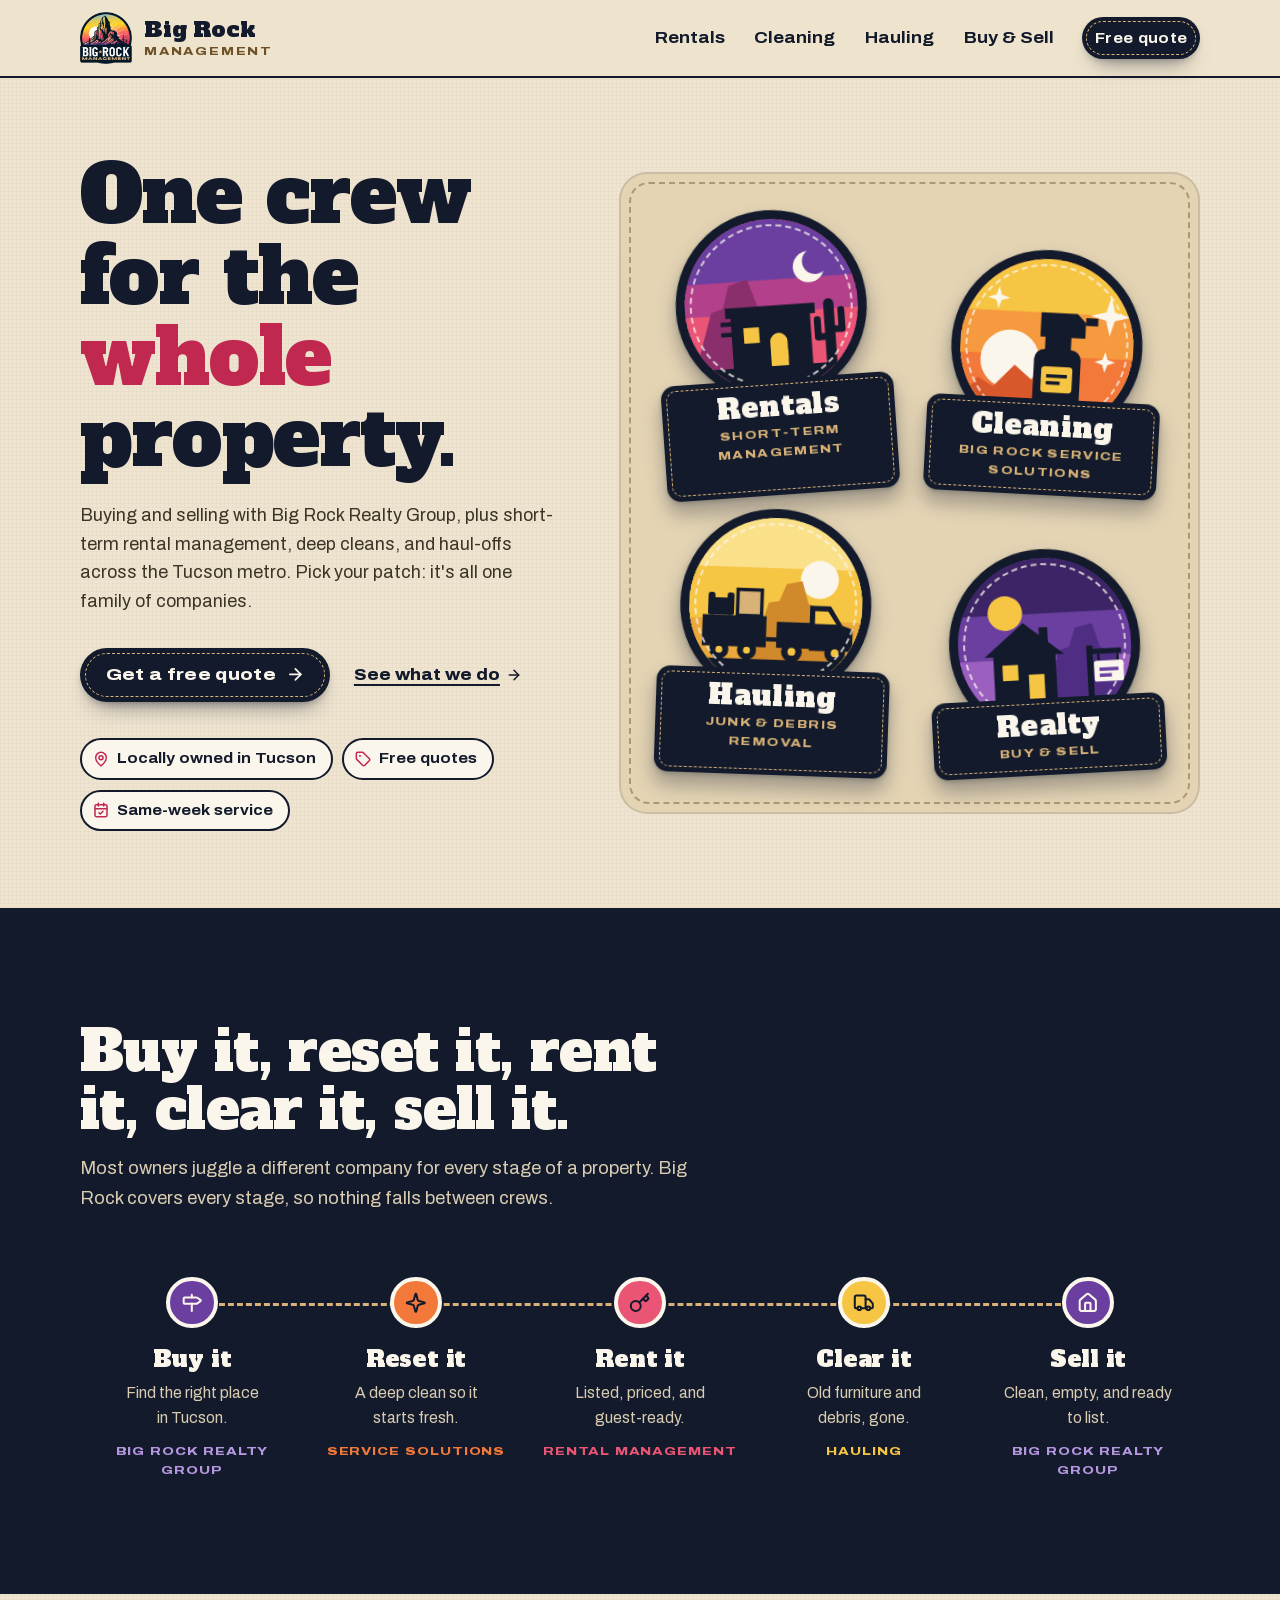
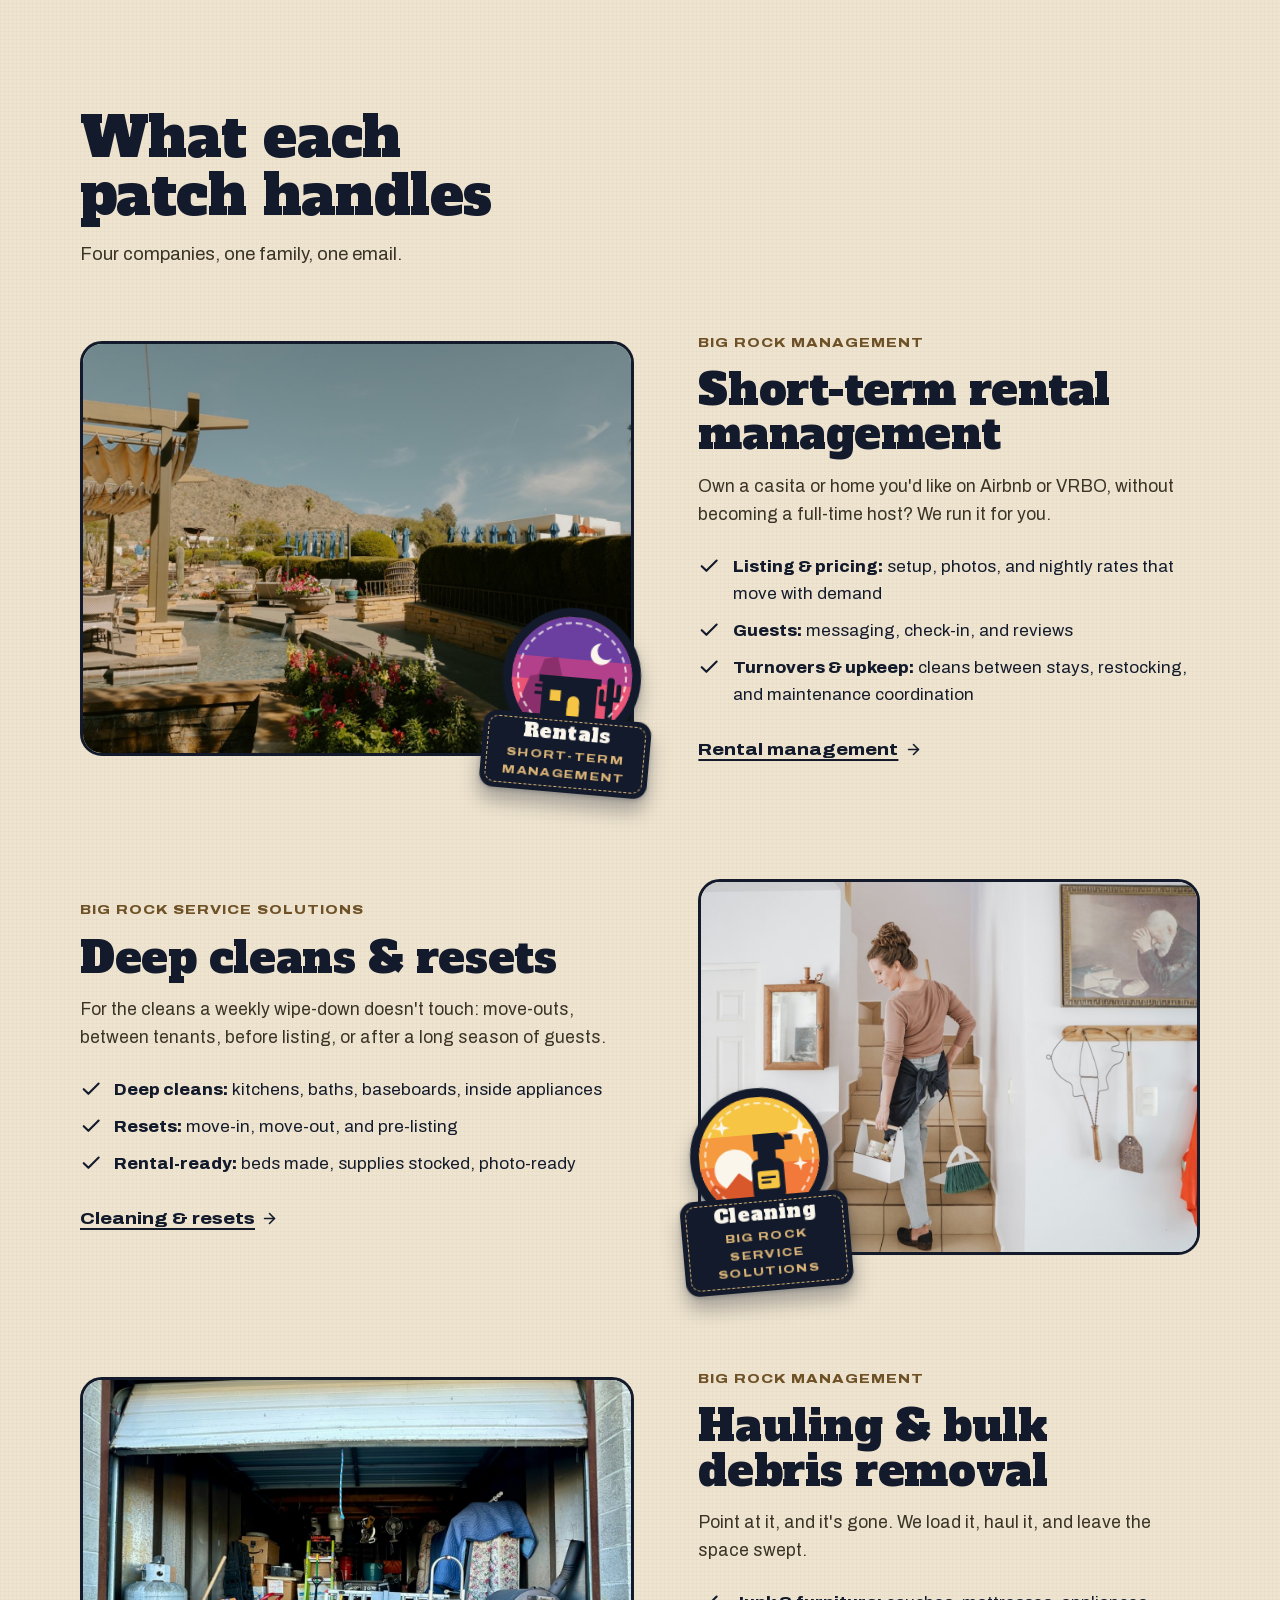
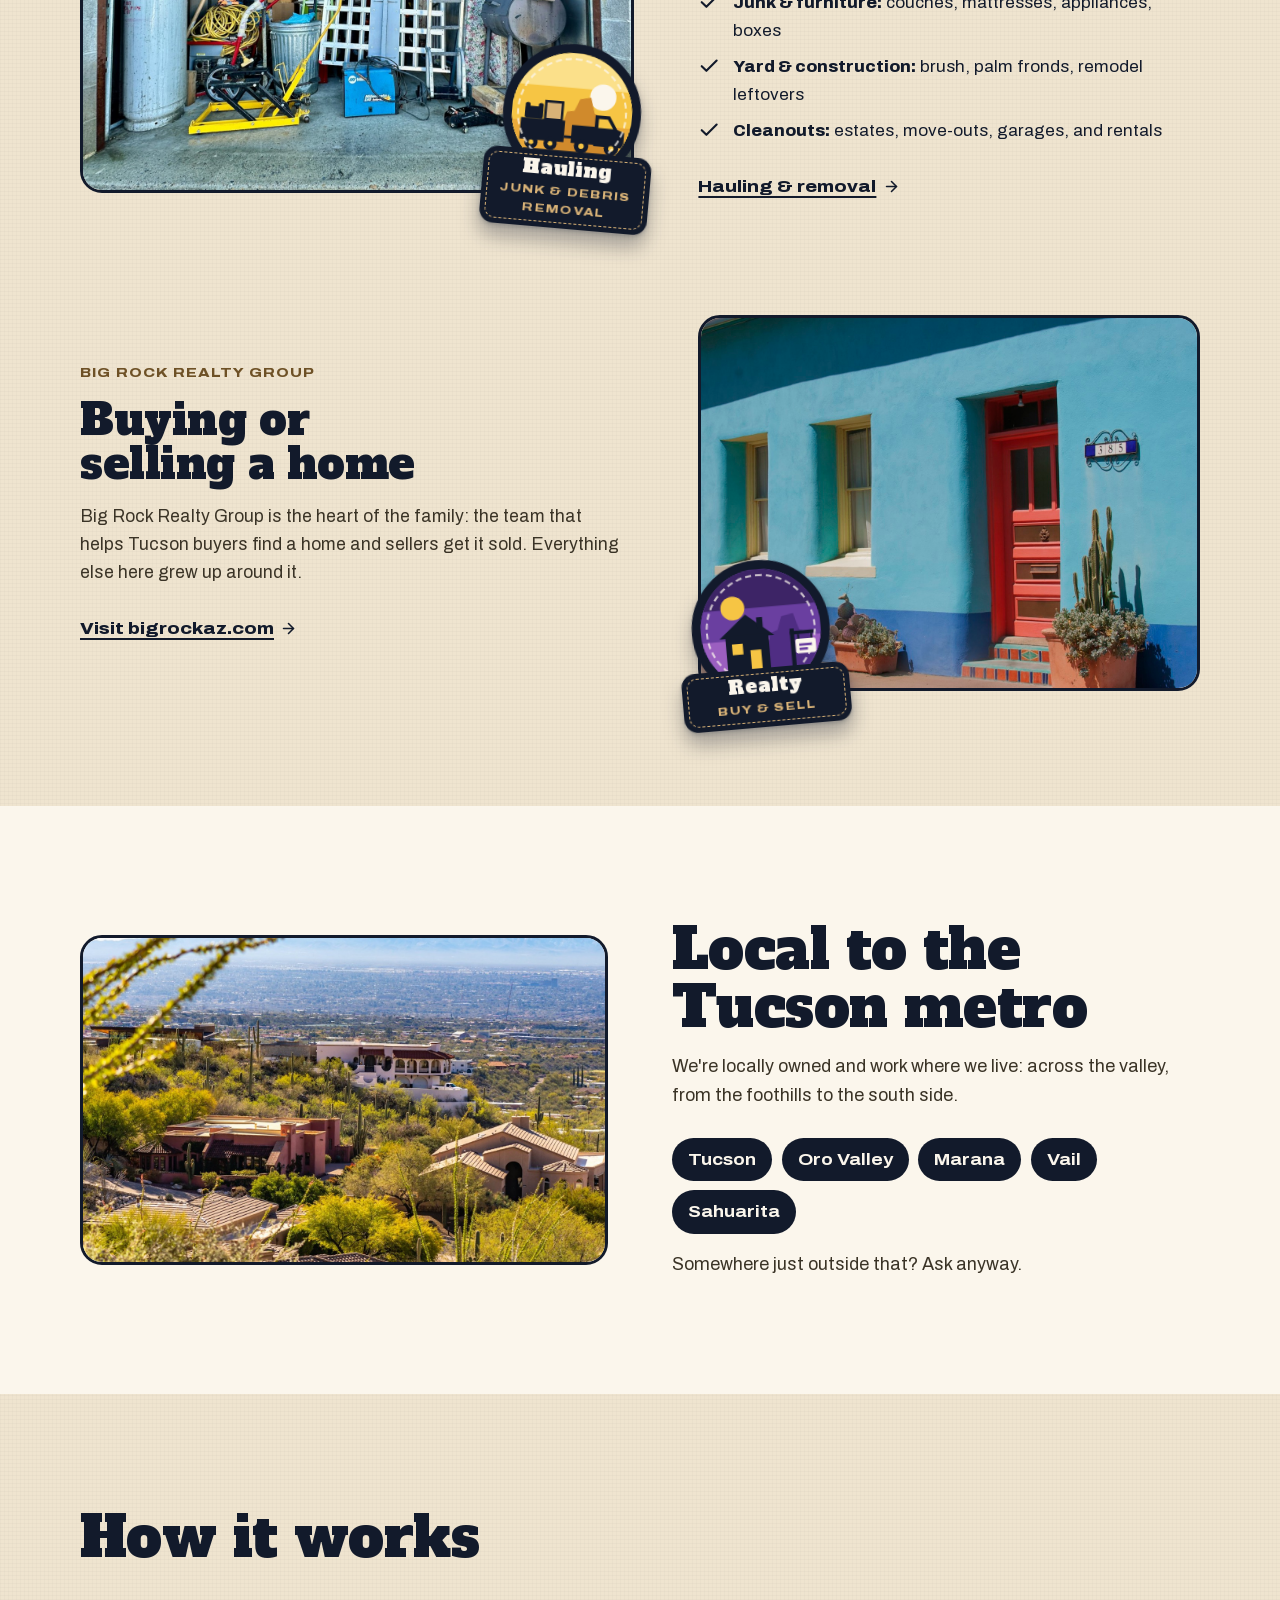
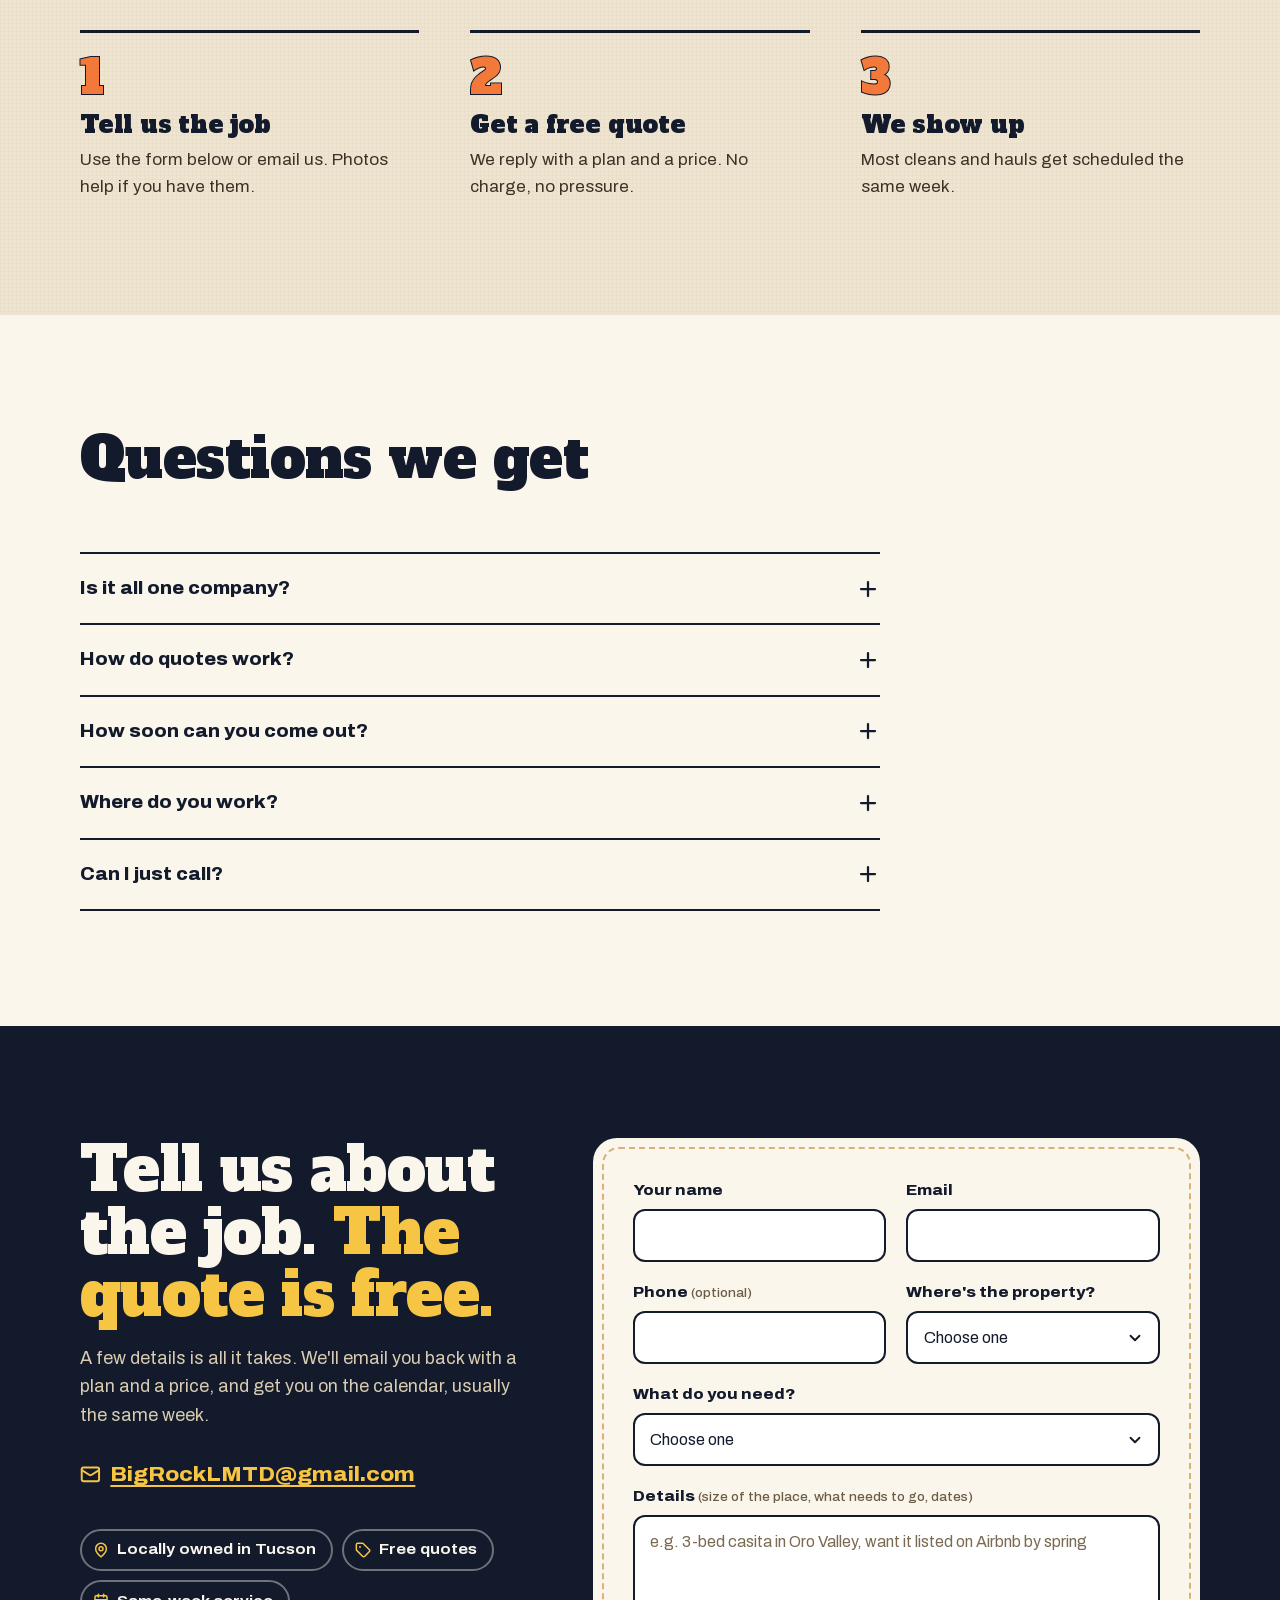
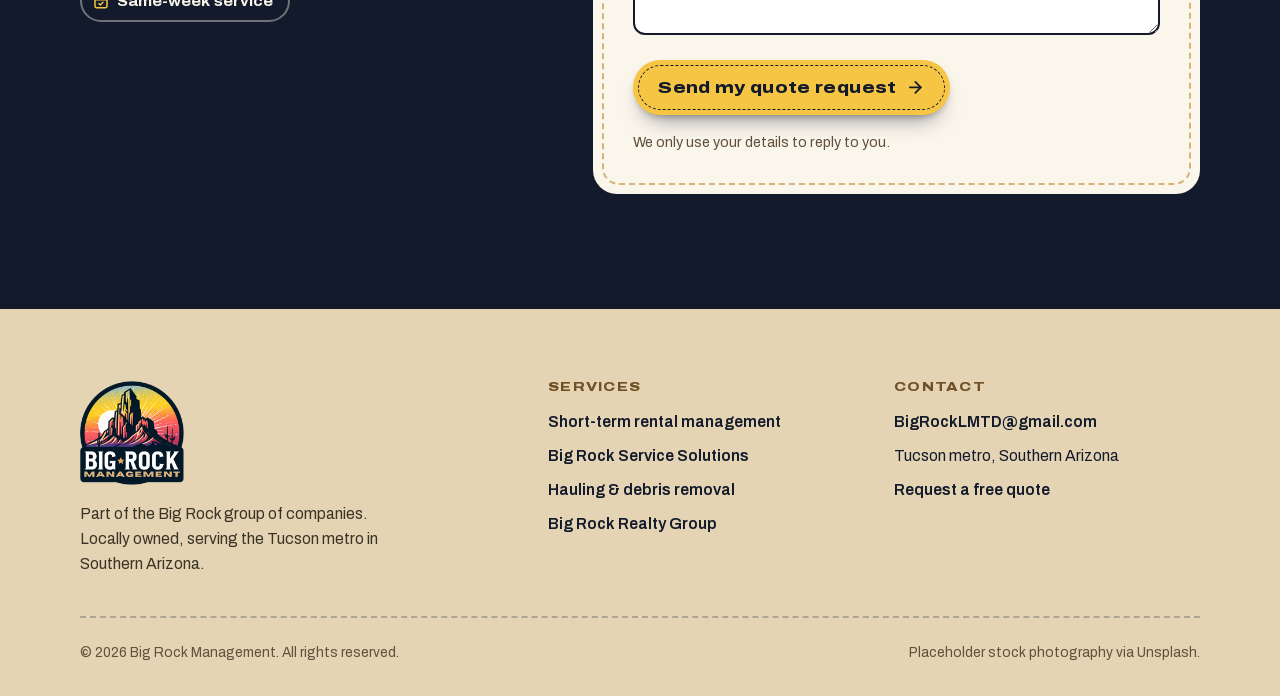
==== index.html @ 666e8425 "Big Rock Management website: patch collection design Home, rentals, cleaning (Big Rock Service Solut" ====
<!doctype html>
<html lang="en">
<head>
<meta charset="utf-8">
<meta name="viewport" content="width=device-width, initial-scale=1">

<title>Big Rock Management | Rentals, Cleaning & Hauling in Tucson</title>
<meta name="description" content="Short-term rental management, deep cleans and resets, and junk and debris hauling across the Tucson metro. Locally owned. Free quotes.">
<link rel="canonical" href="https://bigrockmanagement.com/">
<meta name="theme-color" content="#efe4cf">
<meta property="og:type" content="website">
<meta property="og:title" content="Big Rock Management | Rentals, Cleaning & Hauling in Tucson">
<meta property="og:description" content="Short-term rental management, deep cleans and resets, and junk and debris hauling across the Tucson metro. Locally owned. Free quotes.">
<meta property="og:url" content="https://bigrockmanagement.com/">
<meta property="og:image" content="https://bigrockmanagement.com/assets/img/og-image.jpg">
<meta name="twitter:card" content="summary_large_image">
<link rel="icon" type="image/png" href="assets/img/favicon-96.png">
<link rel="apple-touch-icon" href="assets/img/logo-180.png">
<link rel="preload" href="assets/fonts/AlfaSlabOne-400-normal.woff2" as="font" type="font/woff2" crossorigin>
<link rel="preload" href="assets/fonts/Archivo-var.woff2" as="font" type="font/woff2" crossorigin>
<link rel="stylesheet" href="styles.css">
<script type="application/ld+json">
{"@context":"https://schema.org","@type":"LocalBusiness","name":"Big Rock Management","url":"https://bigrockmanagement.com/","email":"BigRockLMTD@gmail.com","logo":"https://bigrockmanagement.com/assets/img/logo-640.png","image":"https://bigrockmanagement.com/assets/img/og-image.jpg","description":"Short-term rental management, deep cleaning, and hauling across the Tucson metro.","areaServed":["Tucson, AZ","Oro Valley, AZ","Marana, AZ","Vail, AZ","Sahuarita, AZ"],"address":{"@type":"PostalAddress","addressLocality":"Tucson","addressRegion":"AZ","addressCountry":"US"}}
</script>
</head>
<body class="page-home">
<a class="skip" href="#main">Skip to content</a>
<header class="site-header">
  <div class="wrap">
    <a class="brand" href="./" aria-label="Big Rock Management home">
      <img src="assets/img/logo-180.png" width="52" height="52" alt="">
      <span><b>Big Rock</b><small>Management</small></span>
    </a>
    <button class="nav-toggle" type="button" aria-expanded="false" aria-controls="site-nav" aria-label="Open menu"><svg viewBox="0 0 24 24" fill="none" stroke="currentColor" stroke-width="2.25" stroke-linecap="round" stroke-linejoin="round" aria-hidden="true"><path d="M4 6h16"/><path d="M4 12h16"/><path d="M4 18h16"/></svg></button>
    <nav class="nav" id="site-nav" aria-label="Main">
      <a href="rentals.html">Rentals</a><a href="cleaning.html">Cleaning</a><a href="hauling.html">Hauling</a><a href="realty.html">Buy &amp; Sell</a>
      <a class="btn btn--small" href="#quote">Free quote</a>
    </nav>
  </div>
</header>
<main id="main">
<section class="hero">
  <div class="wrap">
    <div class="hero__copy">
      <h1>One crew for the <em>whole</em> property.</h1>
      <p class="hero__lede">Buying and selling with Big Rock Realty Group, plus short-term rental management, deep cleans, and haul-offs across the Tucson metro. Pick your patch: it's all one family of companies.</p>
      <div class="hero__actions">
        <a class="btn" href="#quote">Get a free quote<svg viewBox="0 0 24 24" fill="none" stroke="currentColor" stroke-width="2.25" stroke-linecap="round" stroke-linejoin="round" aria-hidden="true"><path d="M5 12h14"/><path d="m12 5 7 7-7 7"/></svg></a>
        <a class="link-arrow" href="#services">See what we do<svg viewBox="0 0 24 24" fill="none" stroke="currentColor" stroke-width="2.25" stroke-linecap="round" stroke-linejoin="round" aria-hidden="true"><path d="M5 12h14"/><path d="m12 5 7 7-7 7"/></svg></a>
      </div>
      <ul class="tags" aria-label="Why Big Rock"><li><svg viewBox="0 0 24 24" fill="none" stroke="currentColor" stroke-width="2.25" stroke-linecap="round" stroke-linejoin="round" aria-hidden="true"><path d="M20 10c0 4.993-5.539 10.193-7.399 11.799a1 1 0 0 1-1.202 0C9.539 20.193 4 14.993 4 10a8 8 0 0 1 16 0"/><circle cx="12" cy="10" r="3"/></svg>Locally owned in Tucson</li><li><svg viewBox="0 0 24 24" fill="none" stroke="currentColor" stroke-width="2.25" stroke-linecap="round" stroke-linejoin="round" aria-hidden="true"><path d="M12.586 2.586A2 2 0 0 0 11.172 2H4a2 2 0 0 0-2 2v7.172a2 2 0 0 0 .586 1.414l8.704 8.704a2.426 2.426 0 0 0 3.42 0l6.58-6.58a2.426 2.426 0 0 0 0-3.42z"/><circle cx="7.5" cy="7.5" r=".5" fill="currentColor"/></svg>Free quotes</li><li><svg viewBox="0 0 24 24" fill="none" stroke="currentColor" stroke-width="2.25" stroke-linecap="round" stroke-linejoin="round" aria-hidden="true"><path d="M8 2v4"/><path d="M16 2v4"/><rect width="18" height="18" x="3" y="4" rx="2"/><path d="M3 10h18"/><path d="m9 16 2 2 4-4"/></svg>Same-week service</li></ul>
    </div>
    <nav class="board" aria-label="Big Rock companies">
      <a class="patch patch--rentals" href="rentals.html"><span class="patch__dome"><svg viewBox="0 0 200 200" aria-hidden="true"><use href="assets/patches.svg#scene-rentals"/></svg></span><span class="patch__bar"><span class="patch__name">Rentals</span><span class="patch__sub">Short-term management</span></span></a>
      <a class="patch patch--cleaning" href="cleaning.html"><span class="patch__dome"><svg viewBox="0 0 200 200" aria-hidden="true"><use href="assets/patches.svg#scene-cleaning"/></svg></span><span class="patch__bar"><span class="patch__name">Cleaning</span><span class="patch__sub">Big Rock Service Solutions</span></span></a>
      <a class="patch patch--hauling" href="hauling.html"><span class="patch__dome"><svg viewBox="0 0 200 200" aria-hidden="true"><use href="assets/patches.svg#scene-hauling"/></svg></span><span class="patch__bar"><span class="patch__name">Hauling</span><span class="patch__sub">Junk &amp; debris removal</span></span></a>
      <a class="patch patch--realty" href="realty.html"><span class="patch__dome"><svg viewBox="0 0 200 200" aria-hidden="true"><use href="assets/patches.svg#scene-realty"/></svg></span><span class="patch__bar"><span class="patch__name">Realty</span><span class="patch__sub">Buy &amp; sell</span></span></a>
    </nav>
  </div>
</section>

<section class="section section--ink" aria-labelledby="loop-title">
  <div class="wrap">
    <div class="section__intro">
      <h2 id="loop-title">Buy it, reset it, rent it, clear it, sell it.</h2>
      <p>Most owners juggle a different company for every stage of a property. Big Rock covers every stage, so nothing falls between crews.</p>
    </div>
    <ol class="loop">
      <li><span class="loop__dot"><svg viewBox="0 0 24 24" fill="none" stroke="currentColor" stroke-width="2.25" stroke-linecap="round" stroke-linejoin="round" aria-hidden="true"><path d="M12 13v8"/><path d="M12 3v3"/><path d="M4 6a1 1 0 0 0-1 1v5a1 1 0 0 0 1 1h13a2 2 0 0 0 1.152-.365l3.424-2.317a1 1 0 0 0 0-1.635l-3.424-2.318A2 2 0 0 0 17 6z"/></svg></span><h3>Buy it</h3><p>Find the right place in Tucson.</p><span class="who label">Big Rock Realty Group</span></li>
      <li><span class="loop__dot"><svg viewBox="0 0 24 24" fill="none" stroke="currentColor" stroke-width="2.25" stroke-linecap="round" stroke-linejoin="round" aria-hidden="true"><path d="M9.937 15.5A2 2 0 0 0 8.5 14.063l-6.135-1.582a.5.5 0 0 1 0-.962L8.5 9.936A2 2 0 0 0 9.937 8.5l1.582-6.135a.5.5 0 0 1 .963 0L14.063 8.5A2 2 0 0 0 15.5 9.937l6.135 1.581a.5.5 0 0 1 0 .964L15.5 14.063a2 2 0 0 0-1.437 1.437l-1.582 6.135a.5.5 0 0 1-.963 0z"/></svg></span><h3>Reset it</h3><p>A deep clean so it starts fresh.</p><span class="who label">Service Solutions</span></li>
      <li><span class="loop__dot"><svg viewBox="0 0 24 24" fill="none" stroke="currentColor" stroke-width="2.25" stroke-linecap="round" stroke-linejoin="round" aria-hidden="true"><path d="m15.5 7.5 2.3 2.3a1 1 0 0 0 1.4 0l2.1-2.1a1 1 0 0 0 0-1.4L19 4"/><path d="m21 2-9.6 9.6"/><circle cx="7.5" cy="15.5" r="5.5"/></svg></span><h3>Rent it</h3><p>Listed, priced, and guest-ready.</p><span class="who label">Rental management</span></li>
      <li><span class="loop__dot"><svg viewBox="0 0 24 24" fill="none" stroke="currentColor" stroke-width="2.25" stroke-linecap="round" stroke-linejoin="round" aria-hidden="true"><path d="M14 18V6a2 2 0 0 0-2-2H4a2 2 0 0 0-2 2v11a1 1 0 0 0 1 1h2"/><path d="M15 18H9"/><path d="M19 18h2a1 1 0 0 0 1-1v-3.65a1 1 0 0 0-.22-.624l-3.48-4.35A1 1 0 0 0 17.52 8H14"/><circle cx="17" cy="18" r="2"/><circle cx="7" cy="18" r="2"/></svg></span><h3>Clear it</h3><p>Old furniture and debris, gone.</p><span class="who label">Hauling</span></li>
      <li><span class="loop__dot"><svg viewBox="0 0 24 24" fill="none" stroke="currentColor" stroke-width="2.25" stroke-linecap="round" stroke-linejoin="round" aria-hidden="true"><path d="M15 21v-8a1 1 0 0 0-1-1h-4a1 1 0 0 0-1 1v8"/><path d="M3 10a2 2 0 0 1 .709-1.528l7-5.999a2 2 0 0 1 2.582 0l7 5.999A2 2 0 0 1 21 10v9a2 2 0 0 1-2 2H5a2 2 0 0 1-2-2z"/></svg></span><h3>Sell it</h3><p>Clean, empty, and ready to list.</p><span class="who label">Big Rock Realty Group</span></li>
    </ol>
  </div>
</section>

<section class="section" id="services" aria-labelledby="services-title">
  <div class="wrap">
    <div class="section__intro">
      <h2 id="services-title">What each patch handles</h2>
      <p>Four companies, one family, one email.</p>
    </div>

    <article class="service">
      <div class="service__media">
        <img src="assets/img/rentals-patio.jpg" width="1400" height="934" alt="Desert patio with shade sails, a water feature, and mountain views" loading="lazy">
        <div class="patch patch--rentals" aria-hidden="true"><span class="patch__dome"><svg viewBox="0 0 200 200" aria-hidden="true"><use href="assets/patches.svg#scene-rentals"/></svg></span><span class="patch__bar"><span class="patch__name">Rentals</span><span class="patch__sub">Short-term management</span></span></div>
      </div>
      <div class="service__body">
        <span class="service__brand label">Big Rock Management</span>
        <h3>Short-term rental management</h3>
        <p>Own a casita or home you'd like on Airbnb or VRBO, without becoming a full-time host? We run it for you.</p>
        <ul class="ticks"><li><svg viewBox="0 0 24 24" fill="none" stroke="currentColor" stroke-width="2.25" stroke-linecap="round" stroke-linejoin="round" aria-hidden="true"><path d="M20 6 9 17l-5-5"/></svg><span><b>Listing &amp; pricing:</b> setup, photos, and nightly rates that move with demand</span></li><li><svg viewBox="0 0 24 24" fill="none" stroke="currentColor" stroke-width="2.25" stroke-linecap="round" stroke-linejoin="round" aria-hidden="true"><path d="M20 6 9 17l-5-5"/></svg><span><b>Guests:</b> messaging, check-in, and reviews</span></li><li><svg viewBox="0 0 24 24" fill="none" stroke="currentColor" stroke-width="2.25" stroke-linecap="round" stroke-linejoin="round" aria-hidden="true"><path d="M20 6 9 17l-5-5"/></svg><span><b>Turnovers &amp; upkeep:</b> cleans between stays, restocking, and maintenance coordination</span></li></ul>
        <a class="link-arrow" href="rentals.html">Rental management<svg viewBox="0 0 24 24" fill="none" stroke="currentColor" stroke-width="2.25" stroke-linecap="round" stroke-linejoin="round" aria-hidden="true"><path d="M5 12h14"/><path d="m12 5 7 7-7 7"/></svg></a>
      </div>
    </article>

    <article class="service service--flip">
      <div class="service__media">
        <img src="assets/img/cleaning-caddy.jpg" width="1400" height="934" alt="Cleaner carrying a caddy and broom up a tiled staircase" loading="lazy">
        <div class="patch patch--cleaning" aria-hidden="true"><span class="patch__dome"><svg viewBox="0 0 200 200" aria-hidden="true"><use href="assets/patches.svg#scene-cleaning"/></svg></span><span class="patch__bar"><span class="patch__name">Cleaning</span><span class="patch__sub">Big Rock Service Solutions</span></span></div>
      </div>
      <div class="service__body">
        <span class="service__brand label">Big Rock Service Solutions</span>
        <h3>Deep cleans &amp; resets</h3>
        <p>For the cleans a weekly wipe-down doesn't touch: move-outs, between tenants, before listing, or after a long season of guests.</p>
        <ul class="ticks"><li><svg viewBox="0 0 24 24" fill="none" stroke="currentColor" stroke-width="2.25" stroke-linecap="round" stroke-linejoin="round" aria-hidden="true"><path d="M20 6 9 17l-5-5"/></svg><span><b>Deep cleans:</b> kitchens, baths, baseboards, inside appliances</span></li><li><svg viewBox="0 0 24 24" fill="none" stroke="currentColor" stroke-width="2.25" stroke-linecap="round" stroke-linejoin="round" aria-hidden="true"><path d="M20 6 9 17l-5-5"/></svg><span><b>Resets:</b> move-in, move-out, and pre-listing</span></li><li><svg viewBox="0 0 24 24" fill="none" stroke="currentColor" stroke-width="2.25" stroke-linecap="round" stroke-linejoin="round" aria-hidden="true"><path d="M20 6 9 17l-5-5"/></svg><span><b>Rental-ready:</b> beds made, supplies stocked, photo-ready</span></li></ul>
        <a class="link-arrow" href="cleaning.html">Cleaning &amp; resets<svg viewBox="0 0 24 24" fill="none" stroke="currentColor" stroke-width="2.25" stroke-linecap="round" stroke-linejoin="round" aria-hidden="true"><path d="M5 12h14"/><path d="m12 5 7 7-7 7"/></svg></a>
      </div>
    </article>

    <article class="service">
      <div class="service__media">
        <img src="assets/img/hauling-garage.jpg" width="1400" height="1010" alt="Garage packed with old equipment, tanks, and clutter" loading="lazy">
        <div class="patch patch--hauling" aria-hidden="true"><span class="patch__dome"><svg viewBox="0 0 200 200" aria-hidden="true"><use href="assets/patches.svg#scene-hauling"/></svg></span><span class="patch__bar"><span class="patch__name">Hauling</span><span class="patch__sub">Junk &amp; debris removal</span></span></div>
      </div>
      <div class="service__body">
        <span class="service__brand label">Big Rock Management</span>
        <h3>Hauling &amp; bulk debris removal</h3>
        <p>Point at it, and it's gone. We load it, haul it, and leave the space swept.</p>
        <ul class="ticks"><li><svg viewBox="0 0 24 24" fill="none" stroke="currentColor" stroke-width="2.25" stroke-linecap="round" stroke-linejoin="round" aria-hidden="true"><path d="M20 6 9 17l-5-5"/></svg><span><b>Junk &amp; furniture:</b> couches, mattresses, appliances, boxes</span></li><li><svg viewBox="0 0 24 24" fill="none" stroke="currentColor" stroke-width="2.25" stroke-linecap="round" stroke-linejoin="round" aria-hidden="true"><path d="M20 6 9 17l-5-5"/></svg><span><b>Yard &amp; construction:</b> brush, palm fronds, remodel leftovers</span></li><li><svg viewBox="0 0 24 24" fill="none" stroke="currentColor" stroke-width="2.25" stroke-linecap="round" stroke-linejoin="round" aria-hidden="true"><path d="M20 6 9 17l-5-5"/></svg><span><b>Cleanouts:</b> estates, move-outs, garages, and rentals</span></li></ul>
        <a class="link-arrow" href="hauling.html">Hauling &amp; removal<svg viewBox="0 0 24 24" fill="none" stroke="currentColor" stroke-width="2.25" stroke-linecap="round" stroke-linejoin="round" aria-hidden="true"><path d="M5 12h14"/><path d="m12 5 7 7-7 7"/></svg></a>
      </div>
    </article>

    <article class="service service--flip">
      <div class="service__media">
        <img src="assets/img/realty-door.jpg" width="1400" height="982" alt="Blue adobe-style home with a red door and potted cactus" loading="lazy">
        <div class="patch patch--realty" aria-hidden="true"><span class="patch__dome"><svg viewBox="0 0 200 200" aria-hidden="true"><use href="assets/patches.svg#scene-realty"/></svg></span><span class="patch__bar"><span class="patch__name">Realty</span><span class="patch__sub">Buy &amp; sell</span></span></div>
      </div>
      <div class="service__body">
        <span class="service__brand label">Big Rock Realty Group</span>
        <h3>Buying or selling a home</h3>
        <p>Big Rock Realty Group is the heart of the family: the team that helps Tucson buyers find a home and sellers get it sold. Everything else here grew up around it.</p>
        <a class="link-arrow" href="https://bigrockaz.com" target="_blank" rel="noopener">Visit bigrockaz.com<svg viewBox="0 0 24 24" fill="none" stroke="currentColor" stroke-width="2.25" stroke-linecap="round" stroke-linejoin="round" aria-hidden="true"><path d="M5 12h14"/><path d="m12 5 7 7-7 7"/></svg></a>
      </div>
    </article>
  </div>
</section>

<section class="section section--cream" aria-labelledby="area-title">
  <div class="wrap area">
    <img src="assets/img/tucson-view.jpg" width="1400" height="826" alt="Tucson foothills homes among saguaros, looking out over the city" loading="lazy">
    <div>
      <h2 id="area-title">Local to the Tucson metro</h2>
      <p>We're locally owned and work where we live: across the valley, from the foothills to the south side.</p>
      <ul class="towns"><li>Tucson</li><li>Oro Valley</li><li>Marana</li><li>Vail</li><li>Sahuarita</li></ul>
      <p>Somewhere just outside that? Ask anyway.</p>
    </div>
  </div>
</section>

<section class="section" aria-labelledby="how-title">
  <div class="wrap">
    <div class="section__intro"><h2 id="how-title">How it works</h2></div>
    <ol class="steps">
      <li><h3>Tell us the job</h3><p>Use the form below or email us. Photos help if you have them.</p></li>
      <li><h3>Get a free quote</h3><p>We reply with a plan and a price. No charge, no pressure.</p></li>
      <li><h3>We show up</h3><p>Most cleans and hauls get scheduled the same week.</p></li>
    </ol>
  </div>
</section>

<section class="section section--cream" aria-labelledby="faq-title">
  <div class="wrap">
    <div class="section__intro"><h2 id="faq-title">Questions we get</h2></div>
    <div class="faq"><details><summary>Is it all one company?<svg viewBox="0 0 24 24" fill="none" stroke="currentColor" stroke-width="2.25" stroke-linecap="round" stroke-linejoin="round" aria-hidden="true"><path d="M5 12h14"/><path d="M12 5v14"/></svg></summary><p>The Big Rock group is a family of companies. Buying and selling is Big Rock Realty Group (bigrockaz.com). Rental management and hauling are run by Big Rock Management. Cleaning runs as Big Rock Service Solutions.</p></details><details><summary>How do quotes work?<svg viewBox="0 0 24 24" fill="none" stroke="currentColor" stroke-width="2.25" stroke-linecap="round" stroke-linejoin="round" aria-hidden="true"><path d="M5 12h14"/><path d="M12 5v14"/></svg></summary><p>Tell us about the property and the job, and we'll email you a quote. It's free, and there's no obligation.</p></details><details><summary>How soon can you come out?<svg viewBox="0 0 24 24" fill="none" stroke="currentColor" stroke-width="2.25" stroke-linecap="round" stroke-linejoin="round" aria-hidden="true"><path d="M5 12h14"/><path d="M12 5v14"/></svg></summary><p>Most cleans and hauls are scheduled the same week you reach out.</p></details><details><summary>Where do you work?<svg viewBox="0 0 24 24" fill="none" stroke="currentColor" stroke-width="2.25" stroke-linecap="round" stroke-linejoin="round" aria-hidden="true"><path d="M5 12h14"/><path d="M12 5v14"/></svg></summary><p>Across the Tucson metro: Tucson, Oro Valley, Marana, Vail, and Sahuarita. If you're just outside that, ask.</p></details><details><summary>Can I just call?<svg viewBox="0 0 24 24" fill="none" stroke="currentColor" stroke-width="2.25" stroke-linecap="round" stroke-linejoin="round" aria-hidden="true"><path d="M5 12h14"/><path d="M12 5v14"/></svg></summary><p>We handle everything by email so nothing gets lost. Write to BigRockLMTD@gmail.com or use the quote form.</p></details></div>
  </div>
</section>
</main>
<section class="quote" id="quote" aria-labelledby="quote-title">
  <div class="wrap">
    <div class="quote__side">
      <h2 id="quote-title">Tell us about the job. <em>The quote is free.</em></h2>
      <p>A few details is all it takes. We'll email you back with a plan and a price, and get you on the calendar, usually the same week.</p>
      <a class="quote__email" href="mailto:BigRockLMTD@gmail.com"><svg viewBox="0 0 24 24" fill="none" stroke="currentColor" stroke-width="2.25" stroke-linecap="round" stroke-linejoin="round" aria-hidden="true"><rect width="20" height="16" x="2" y="4" rx="2"/><path d="m22 7-8.97 5.7a1.94 1.94 0 0 1-2.06 0L2 7"/></svg>BigRockLMTD@gmail.com</a>
      <ul class="tags" aria-label="Why Big Rock"><li><svg viewBox="0 0 24 24" fill="none" stroke="currentColor" stroke-width="2.25" stroke-linecap="round" stroke-linejoin="round" aria-hidden="true"><path d="M20 10c0 4.993-5.539 10.193-7.399 11.799a1 1 0 0 1-1.202 0C9.539 20.193 4 14.993 4 10a8 8 0 0 1 16 0"/><circle cx="12" cy="10" r="3"/></svg>Locally owned in Tucson</li><li><svg viewBox="0 0 24 24" fill="none" stroke="currentColor" stroke-width="2.25" stroke-linecap="round" stroke-linejoin="round" aria-hidden="true"><path d="M12.586 2.586A2 2 0 0 0 11.172 2H4a2 2 0 0 0-2 2v7.172a2 2 0 0 0 .586 1.414l8.704 8.704a2.426 2.426 0 0 0 3.42 0l6.58-6.58a2.426 2.426 0 0 0 0-3.42z"/><circle cx="7.5" cy="7.5" r=".5" fill="currentColor"/></svg>Free quotes</li><li><svg viewBox="0 0 24 24" fill="none" stroke="currentColor" stroke-width="2.25" stroke-linecap="round" stroke-linejoin="round" aria-hidden="true"><path d="M8 2v4"/><path d="M16 2v4"/><rect width="18" height="18" x="3" y="4" rx="2"/><path d="M3 10h18"/><path d="m9 16 2 2 4-4"/></svg>Same-week service</li></ul>
    </div>
    <form class="form" action="mailto:BigRockLMTD@gmail.com" method="POST" enctype="text/plain" novalidate>
      <div class="field">
        <label for="q-name">Your name</label>
        <input id="q-name" name="name" autocomplete="name" required>
        <span class="err">Please add your name.</span>
      </div>
      <div class="field">
        <label for="q-email">Email</label>
        <input id="q-email" name="email" type="email" autocomplete="email" required>
        <span class="err">Please add an email we can reply to.</span>
      </div>
      <div class="field">
        <label for="q-phone">Phone <small>(optional)</small></label>
        <input id="q-phone" name="phone" type="tel" autocomplete="tel">
      </div>
      <div class="field">
        <label for="q-area">Where's the property?</label>
        <select id="q-area" name="area" required><option value="" disabled selected>Choose one</option><option>Tucson</option><option>Oro Valley</option><option>Marana</option><option>Vail</option><option>Sahuarita</option><option>Somewhere else nearby</option></select>
        <span class="err">Please pick an area.</span>
      </div>
      <div class="field field--full">
        <label for="q-service">What do you need?</label>
        <select id="q-service" name="service" required><option value="" disabled selected>Choose one</option><option value="rentals">Short-term rental management</option><option value="cleaning">Deep clean or reset (Big Rock Service Solutions)</option><option value="hauling">Hauling &amp; debris removal</option><option value="realty">Buying or selling a home</option><option value="other">Not sure yet / more than one</option></select>
        <span class="err">Please pick a service.</span>
      </div>
      <div class="field field--full">
        <label for="q-details">Details <small>(size of the place, what needs to go, dates)</small></label>
        <textarea id="q-details" name="details" placeholder="e.g. 3-bed casita in Oro Valley, want it listed on Airbnb by spring"></textarea>
      </div>
      <div class="hp" aria-hidden="true"><label for="q-gotcha">Leave this empty</label><input id="q-gotcha" name="_gotcha" tabindex="-1" autocomplete="off"></div>
      <p class="form__status" role="status" tabindex="-1"></p>
      <div class="form__foot">
        <button class="btn btn--gold" type="submit"><span>Send my quote request</span><svg viewBox="0 0 24 24" fill="none" stroke="currentColor" stroke-width="2.25" stroke-linecap="round" stroke-linejoin="round" aria-hidden="true"><path d="M5 12h14"/><path d="m12 5 7 7-7 7"/></svg></button>
        <p class="form__note">We only use your details to reply to you.</p>
      </div>
    </form>
  </div>
</section>
<footer class="site-footer">
  <div class="wrap">
    <div class="footer__brand">
      <img src="assets/img/logo-180.png" width="104" height="104" alt="Big Rock Management logo" loading="lazy">
      <p>Part of the Big Rock group of companies. Locally owned, serving the Tucson metro in Southern Arizona.</p>
    </div>
    <div>
      <h2>Services</h2>
      <ul>
        <li><a href="rentals.html">Short-term rental management</a></li>
        <li><a href="cleaning.html">Big Rock Service Solutions</a></li>
        <li><a href="hauling.html">Hauling &amp; debris removal</a></li>
        <li><a href="https://bigrockaz.com" target="_blank" rel="noopener">Big Rock Realty Group</a></li>
      </ul>
    </div>
    <div>
      <h2>Contact</h2>
      <ul>
        <li><a href="mailto:BigRockLMTD@gmail.com">BigRockLMTD@gmail.com</a></li>
        <li>Tucson metro, Southern Arizona</li>
        <li><a href="#quote">Request a free quote</a></li>
      </ul>
    </div>
    <div class="footer__legal">
      <span>&copy; 2026 Big Rock Management. All rights reserved.</span>
      <span>Placeholder stock photography via Unsplash.</span>
    </div>
  </div>
</footer>
<script src="main.js" defer></script>
</body>
</html>
---- styles.css ----
/* Big Rock Management — the patch collection */

@font-face {
  font-family: "Alfa Slab One";
  src: url("assets/fonts/AlfaSlabOne-400-normal.woff2") format("woff2");
  font-weight: 400;
  font-display: swap;
}
@font-face {
  font-family: "Archivo";
  src: url("assets/fonts/Archivo-var.woff2") format("woff2");
  font-weight: 100 900;
  font-stretch: 62% 125%;
  font-display: swap;
}

:root {
  --ink: #121a2b;
  --ink-soft: #3a3326;
  --canvas: #efe4cf;
  --canvas-deep: #e4d4b4;
  --cream: #fbf6ec;
  --tan: #d8b277;
  --tan-deep: #6e5126;

  --rentals: #ea5576;
  --rentals-text: #c0284f;
  --cleaning: #f2793a;
  --hauling: #f6c544;
  --realty: #6a3fa0;

  --spot: var(--ink);
  --on-spot: var(--ink);

  --display: "Alfa Slab One", "Rockwell", serif;
  --sans: "Archivo", system-ui, sans-serif;

  --ease-out: cubic-bezier(0.23, 1, 0.32, 1);
  --ease-in-out: cubic-bezier(0.77, 0, 0.175, 1);

  --gutter: clamp(1rem, 4vw, 3rem);
  --max: 76rem;
  --shadow-patch: 0 14px 22px -12px rgba(18, 26, 43, 0.55), 0 3px 6px -2px rgba(18, 26, 43, 0.25);
  --shadow-lift: 0 26px 30px -14px rgba(18, 26, 43, 0.5), 0 6px 10px -4px rgba(18, 26, 43, 0.25);
}

.page-rentals { --spot: var(--rentals); --on-spot: var(--ink); }
.page-cleaning { --spot: var(--cleaning); --on-spot: var(--ink); }
.page-hauling { --spot: var(--hauling); --on-spot: var(--ink); }
.page-realty { --spot: var(--realty); --on-spot: var(--cream); }

*, *::before, *::after { box-sizing: border-box; }

html {
  -webkit-text-size-adjust: 100%;
  scroll-behavior: smooth;
  scroll-padding-top: 5.5rem;
  scrollbar-color: var(--tan-deep) var(--canvas-deep);
}

body {
  margin: 0;
  background-color: var(--canvas);
  /* canvas weave: the cloth the patches are sewn onto */
  background-image:
    repeating-linear-gradient(0deg, rgba(18, 26, 43, 0.025) 0 1px, transparent 1px 4px),
    repeating-linear-gradient(90deg, rgba(18, 26, 43, 0.02) 0 1px, transparent 1px 4px);
  color: var(--ink);
  font-family: var(--sans);
  font-size: 1.0625rem;
  line-height: 1.6;
  font-variation-settings: "wdth" 100;
  text-rendering: optimizeLegibility;
  -webkit-font-smoothing: antialiased;
}

::selection { background: var(--hauling); color: var(--ink); }

img { max-width: 100%; height: auto; display: block; }

a { color: inherit; text-decoration-thickness: 2px; text-underline-offset: 0.2em; }
a:hover { text-decoration-color: var(--cleaning); }

:focus-visible {
  outline: 3px solid var(--ink);
  outline-offset: 3px;
  border-radius: 6px;
}

h1, h2, h3 {
  font-family: var(--display);
  font-weight: 400;
  line-height: 1.02;
  letter-spacing: -0.01em;
  margin: 0;
  text-wrap: balance;
}

p { margin: 0; text-wrap: pretty; }

.wrap {
  width: 100%;
  max-width: var(--max);
  margin-inline: auto;
  padding-inline: var(--gutter);
}

.label {
  font-family: var(--sans);
  font-weight: 800;
  font-stretch: 125%;
  font-variation-settings: "wdth" 125;
  text-transform: uppercase;
  letter-spacing: 0.08em;
  font-size: 0.78rem;
}

.skip {
  position: absolute;
  left: 1rem;
  top: -4rem;
  background: var(--ink);
  color: var(--cream);
  padding: 0.6rem 1rem;
  border-radius: 999px;
  z-index: 100;
}
.skip:focus { top: 1rem; }

/* ---------- Buttons: stitched pills ---------- */

.btn {
  --btn-bg: var(--ink);
  --btn-fg: var(--cream);
  --btn-stitch: var(--tan);
  position: relative;
  display: inline-flex;
  align-items: center;
  gap: 0.6rem;
  min-height: 3.25rem;
  padding: 0.85rem 1.6rem;
  border: 0;
  border-radius: 999px;
  background: var(--btn-bg);
  color: var(--btn-fg);
  font: inherit;
  font-weight: 800;
  font-variation-settings: "wdth" 115;
  letter-spacing: 0.02em;
  text-decoration: none;
  cursor: pointer;
  box-shadow: var(--shadow-patch);
  transition: transform 160ms var(--ease-out), box-shadow 200ms var(--ease-out), background-color 200ms ease;
}
.btn::after {
  content: "";
  position: absolute;
  inset: 5px;
  border: 1.5px dashed var(--btn-stitch);
  border-radius: inherit;
  pointer-events: none;
}
.btn svg { width: 1.1em; height: 1.1em; flex: none; }
.btn:active { transform: scale(0.97); }
@media (hover: hover) and (pointer: fine) {
  .btn:hover { transform: translateY(-2px); box-shadow: var(--shadow-lift); }
  .btn:hover:active { transform: translateY(0) scale(0.97); }
}

.btn--light { --btn-bg: var(--cream); --btn-fg: var(--ink); --btn-stitch: var(--tan-deep); }
.btn--gold { --btn-bg: var(--hauling); --btn-fg: var(--ink); --btn-stitch: var(--ink); }
.btn--small { min-height: 2.6rem; padding: 0.55rem 1.15rem; font-size: 0.95rem; }
.btn--small::after { inset: 4px; }

.link-arrow {
  display: inline-flex;
  align-items: center;
  gap: 0.4rem;
  font-weight: 800;
  font-variation-settings: "wdth" 112;
  text-decoration: underline;
  text-decoration-thickness: 2px;
  text-underline-offset: 0.25em;
}
.link-arrow svg { width: 1em; height: 1em; transition: transform 200ms var(--ease-out); }
@media (hover: hover) and (pointer: fine) {
  .link-arrow:hover svg { transform: translateX(3px); }
}

/* ---------- Header ---------- */

.site-header {
  position: sticky;
  top: 0;
  z-index: 50;
  background: rgba(239, 228, 207, 0.94);
  backdrop-filter: saturate(1.2) blur(8px);
  -webkit-backdrop-filter: saturate(1.2) blur(8px);
  border-bottom: 2px solid var(--ink);
}
.site-header .wrap {
  display: flex;
  align-items: center;
  gap: 1.5rem;
  min-height: 4.75rem;
}
.brand {
  display: flex;
  align-items: center;
  gap: 0.75rem;
  text-decoration: none;
  margin-right: auto;
}
.brand img { width: 3.25rem; height: 3.25rem; }
.brand span { display: grid; line-height: 1; }
.brand b { font-family: var(--display); font-weight: 400; font-size: 1.35rem; letter-spacing: 0; }
.brand small {
  font-weight: 800;
  font-variation-settings: "wdth" 125;
  text-transform: uppercase;
  letter-spacing: 0.16em;
  font-size: 0.7rem;
  color: var(--tan-deep);
  margin-top: 0.3rem;
}

.nav { display: flex; align-items: center; gap: 0.25rem; }
.nav a {
  position: relative;
  padding: 0.5rem 0.8rem;
  text-decoration: none;
  font-weight: 700;
  font-variation-settings: "wdth" 108;
  border-radius: 999px;
  transition: background-color 160ms ease;
}
.nav a[aria-current="page"]::after {
  content: "";
  position: absolute;
  left: 0.8rem;
  right: 0.8rem;
  bottom: 0.2rem;
  border-bottom: 2px dashed var(--ink);
}
@media (hover: hover) and (pointer: fine) {
  .nav a:not(.btn):hover { background: var(--canvas-deep); }
}
.nav .btn { margin-left: 0.75rem; }

.nav-toggle {
  display: none;
  width: 3rem;
  height: 3rem;
  border: 2px solid var(--ink);
  border-radius: 999px;
  background: var(--cream);
  color: var(--ink);
  cursor: pointer;
  transition: transform 160ms var(--ease-out);
}
.nav-toggle:active { transform: scale(0.95); }
.nav-toggle svg { width: 1.3rem; height: 1.3rem; margin: auto; display: block; }

@media (max-width: 880px) {
  .nav-toggle { display: grid; place-items: center; }
  .nav {
    position: absolute;
    top: 100%;
    left: 0;
    right: 0;
    flex-direction: column;
    align-items: stretch;
    gap: 0;
    padding: 0.75rem var(--gutter) 1.25rem;
    background: var(--canvas);
    border-bottom: 2px solid var(--ink);
    box-shadow: 0 18px 24px -18px rgba(18, 26, 43, 0.5);
    transform-origin: top center;
    transition: opacity 200ms var(--ease-out), transform 200ms var(--ease-out), visibility 0s linear 200ms;
    opacity: 0;
    transform: translateY(-6px);
    visibility: hidden;
  }
  .nav.is-open {
    opacity: 1;
    transform: none;
    visibility: visible;
    transition: opacity 200ms var(--ease-out), transform 200ms var(--ease-out), visibility 0s;
  }
  .nav a { padding: 0.85rem 0.5rem; font-size: 1.1rem; border-radius: 10px; }
  .nav a[aria-current="page"]::after { left: 0.5rem; right: auto; width: 3rem; }
  .nav .btn { margin: 0.75rem 0 0; justify-content: center; }
}

/* ---------- Patches ---------- */

.patch {
  --tilt: 0deg;
  --c: var(--ink);
  position: relative;
  display: grid;
  justify-items: center;
  width: 100%;
  text-decoration: none;
  color: var(--ink);
  transform: rotate(var(--tilt));
  transition: transform 260ms var(--ease-out), filter 260ms var(--ease-out);
  filter: drop-shadow(0 12px 10px rgba(18, 26, 43, 0.28)) drop-shadow(0 2px 2px rgba(18, 26, 43, 0.25));
  -webkit-tap-highlight-color: transparent;
}
.patch__dome {
  position: relative;
  width: 82%;
  aspect-ratio: 1;
  border-radius: 50%;
  border: clamp(5px, 0.9vw, 9px) solid var(--ink);
  background: var(--c);
  overflow: hidden;
}
.patch__dome::after {
  content: "";
  position: absolute;
  inset: 5px;
  border-radius: 50%;
  border: 2px dashed rgba(251, 246, 236, 0.75);
  pointer-events: none;
}
.patch__dome svg { width: 100%; height: 100%; display: block; }
.patch__bar {
  position: relative;
  width: 100%;
  margin-top: -18%;
  padding: 0.7em 0.6em 0.75em;
  background: var(--ink);
  border-radius: 14px;
  text-align: center;
  font-size: clamp(0.8rem, 1.45vw, 1.15rem);
}
.patch__bar::after {
  content: "";
  position: absolute;
  inset: 5px;
  border: 1.5px dashed var(--tan);
  border-radius: 10px;
  pointer-events: none;
}
.patch__name {
  display: block;
  font-family: var(--display);
  color: var(--cream);
  font-size: 1.55em;
  line-height: 1;
  letter-spacing: 0.01em;
}
.patch__sub {
  display: block;
  margin-top: 0.35em;
  font-weight: 800;
  font-variation-settings: "wdth" 125;
  text-transform: uppercase;
  letter-spacing: 0.12em;
  font-size: max(0.62em, 11px);
  color: var(--tan);
}

.patch--rentals { --c: var(--rentals); }
.patch--cleaning { --c: var(--cleaning); }
.patch--hauling { --c: var(--hauling); }
.patch--realty { --c: var(--realty); }

a.patch:active { transform: rotate(var(--tilt)) scale(0.97); }
@media (hover: hover) and (pointer: fine) {
  a.patch:hover {
    transform: rotate(0deg) translateY(-6px);
    filter: drop-shadow(0 22px 16px rgba(18, 26, 43, 0.3)) drop-shadow(0 4px 4px rgba(18, 26, 43, 0.22));
  }
  a.patch:hover:active { transform: rotate(0deg) translateY(-2px) scale(0.97); }
}
a.patch:focus-visible { outline: none; }
a.patch:focus-visible .patch__bar { outline: 3px solid var(--ink); outline-offset: 4px; }

/* sewn on: each patch settles onto the canvas once, on load */
@keyframes sew-on {
  from { opacity: 0; transform: rotate(calc(var(--tilt) - 6deg)) translateY(18px) scale(0.94); }
  to { opacity: 1; transform: rotate(var(--tilt)); }
}
.board .patch,
.page-hero .patch {
  animation: sew-on 620ms var(--ease-out) both;
  animation-delay: calc(var(--i, 0) * 70ms + 120ms);
}

/* ---------- Home hero: the collection board ---------- */

.hero { padding: clamp(2.5rem, 6vw, 5rem) 0 clamp(3rem, 6vw, 5rem); }
.hero .wrap {
  display: grid;
  grid-template-columns: minmax(0, 0.9fr) minmax(0, 1.1fr);
  gap: clamp(2rem, 5vw, 4.5rem);
  align-items: center;
}
.hero h1 { font-size: clamp(2.7rem, 6.2vw, 5.6rem); }
.hero h1 em { font-style: normal; color: var(--rentals-text); }
.hero__lede {
  margin-top: 1.4rem;
  max-width: 34rem;
  font-size: clamp(1.08rem, 1.4vw, 1.25rem);
  color: var(--ink-soft);
}
.hero__actions {
  display: flex;
  flex-wrap: wrap;
  align-items: center;
  gap: 1rem 1.5rem;
  margin-top: 2rem;
}
.hero__actions .link-arrow { font-size: 1rem; }

.tags {
  display: flex;
  flex-wrap: wrap;
  gap: 0.6rem;
  margin: 2.25rem 0 0;
  padding: 0;
  list-style: none;
}
.tags li {
  display: inline-flex;
  align-items: center;
  gap: 0.5rem;
  padding: 0.45rem 0.9rem 0.45rem 0.7rem;
  border: 2px solid var(--ink);
  border-radius: 999px;
  background: var(--cream);
  font-weight: 700;
  font-variation-settings: "wdth" 110;
  font-size: 0.92rem;
}
.tags svg { width: 1rem; height: 1rem; color: var(--rentals-text); }

.board {
  position: relative;
  display: grid;
  grid-template-columns: repeat(2, minmax(0, 1fr));
  gap: clamp(1.25rem, 3vw, 2.5rem) clamp(1rem, 3vw, 2.75rem);
  padding: clamp(1.25rem, 3vw, 2.5rem);
  border-radius: 28px;
  background: var(--canvas-deep);
  box-shadow: inset 0 0 0 2px rgba(18, 26, 43, 0.12);
}
.board::before {
  content: "";
  position: absolute;
  inset: 10px;
  border: 2px dashed rgba(110, 81, 38, 0.45);
  border-radius: 20px;
  pointer-events: none;
}
.board .patch:nth-child(1) { --tilt: -4deg; --i: 0; }
.board .patch:nth-child(2) { --tilt: 3deg; --i: 1; margin-top: 2.5rem; }
.board .patch:nth-child(3) { --tilt: 2deg; --i: 2; margin-top: -1.5rem; }
.board .patch:nth-child(4) { --tilt: -3deg; --i: 3; margin-top: 1rem; }

@media (max-width: 880px) {
  .hero .wrap { grid-template-columns: 1fr; gap: 0; }
  .hero__copy { display: contents; }
  .hero h1 { order: 0; }
  .hero .board { order: 1; margin-top: 1.75rem; }
  .hero__copy > :not(h1) { order: 2; }
  .board .patch:nth-child(n) { margin-top: 0; }
  .board .patch:nth-child(even) { margin-top: 1.25rem; }
  .board { max-width: 34rem; }
  .patch__bar { font-size: clamp(0.85rem, 3.4vw, 1.15rem); }
}

/* ---------- Section rhythm ---------- */

.section { padding: clamp(4rem, 9vw, 7.5rem) 0; }
.section--ink { background: var(--ink); color: var(--cream); }
.section--cream { background: var(--cream); }
.section h2 { font-size: clamp(2.1rem, 4.4vw, 3.6rem); }
.section__intro { max-width: 40rem; margin-bottom: clamp(2.5rem, 5vw, 4rem); }
.section__intro p { margin-top: 1rem; font-size: 1.15rem; color: var(--ink-soft); }
.section--ink .section__intro p { color: #d9ccb2; }

/* ---------- The property loop ---------- */

.loop {
  display: grid;
  grid-template-columns: repeat(5, minmax(0, 1fr));
  gap: 0;
  margin: 0;
  padding: 0;
  list-style: none;
  position: relative;
}
.loop::before {
  content: "";
  position: absolute;
  top: 1.6rem;
  left: 10%;
  right: 10%;
  border-top: 3px dashed var(--tan);
}
.loop li { position: relative; padding: 0 0.75rem; text-align: center; }
.loop__dot {
  position: relative;
  display: grid;
  place-items: center;
  width: 3.2rem;
  height: 3.2rem;
  margin: 0 auto 1.25rem;
  border-radius: 50%;
  background: var(--c, var(--cream));
  border: 4px solid var(--cream);
  color: var(--ink);
}
.loop__dot svg { width: 1.35rem; height: 1.35rem; }
.loop li:nth-child(1) { --c: var(--realty); }
.loop li:nth-child(1) .loop__dot,
.loop li:nth-child(5) .loop__dot { color: var(--cream); }
.loop li:nth-child(2) { --c: var(--cleaning); }
.loop li:nth-child(3) { --c: var(--rentals); }
.loop li:nth-child(4) { --c: var(--hauling); }
.loop li:nth-child(5) { --c: var(--realty); }
.loop h3 { font-size: 1.45rem; color: var(--cream); }
.loop p { margin-top: 0.5rem; font-size: 0.98rem; color: #d9ccb2; }
.loop .who {
  display: block;
  margin-top: 0.75rem;
  color: var(--c);
  font-size: 0.72rem;
}
.loop li:nth-child(1) .who, .loop li:nth-child(5) .who { color: #b597e0; }

@media (max-width: 880px) {
  .loop { grid-template-columns: 1fr; gap: 2rem; }
  .loop::before { top: 1rem; bottom: 1rem; left: 1.6rem; right: auto; border-top: 0; border-left: 3px dashed var(--tan); }
  .loop li { display: grid; grid-template-columns: 3.2rem 1fr; gap: 0 1.25rem; text-align: left; padding: 0; }
  .loop__dot { margin: 0; grid-row: span 3; }
}

/* ---------- Service rows (home) ---------- */

.service {
  display: grid;
  grid-template-columns: minmax(0, 1.05fr) minmax(0, 0.95fr);
  gap: clamp(2rem, 5vw, 5rem);
  align-items: center;
}
.service + .service { margin-top: clamp(4.5rem, 9vw, 7.5rem); }
.service--flip .service__media { order: 2; }
.service__media { position: relative; }
.service__media img {
  width: 100%;
  aspect-ratio: 4 / 3;
  object-fit: cover;
  border-radius: 22px;
  border: 3px solid var(--ink);
}
.service__media .patch {
  position: absolute;
  width: clamp(7.5rem, 15vw, 10.5rem);
  right: -1.25rem;
  bottom: -2.25rem;
  --tilt: 5deg;
}
.service--flip .service__media .patch { right: auto; left: -1.25rem; --tilt: -5deg; }
.service__media .patch .patch__bar { font-size: clamp(0.6rem, 1vw, 0.8rem); }
.service h3 { font-size: clamp(1.9rem, 3.4vw, 2.8rem); }
.service__brand { display: block; margin-bottom: 0.9rem; color: var(--tan-deep); }
.service__body > p { margin-top: 1rem; color: var(--ink-soft); font-size: 1.1rem; max-width: 34rem; }
.service__body .btn, .service__body .link-arrow { margin-top: 1.75rem; }

.ticks {
  margin: 1.5rem 0 0;
  padding: 0;
  list-style: none;
  display: grid;
  gap: 0.6rem;
}
.ticks li {
  display: grid;
  grid-template-columns: 1.4rem 1fr;
  gap: 0.75rem;
  align-items: start;
}
.ticks svg { width: 1.4rem; height: 1.4rem; margin-top: 0.12rem; color: var(--spot-tick, var(--ink)); }
.ticks b { font-weight: 800; }

@media (max-width: 880px) {
  .service { grid-template-columns: 1fr; }
  .service--flip .service__media { order: 0; }
  .service__media .patch { right: 0.75rem; }
  .service--flip .service__media .patch { left: 0.75rem; }
}

/* ---------- Area ---------- */

.area {
  display: grid;
  grid-template-columns: minmax(0, 1fr) minmax(0, 1fr);
  gap: clamp(2rem, 5vw, 4.5rem);
  align-items: center;
}
.area img {
  width: 100%;
  aspect-ratio: 16 / 10;
  object-fit: cover;
  border-radius: 22px;
  border: 3px solid var(--ink);
}
.towns {
  display: flex;
  flex-wrap: wrap;
  gap: 0.6rem;
  margin: 1.75rem 0 0;
  padding: 0;
  list-style: none;
}
.towns li {
  padding: 0.5rem 1rem;
  border-radius: 999px;
  background: var(--ink);
  color: var(--cream);
  font-weight: 700;
  font-variation-settings: "wdth" 112;
}
.area p { margin-top: 1rem; font-size: 1.12rem; color: var(--ink-soft); max-width: 34rem; }
@media (max-width: 880px) { .area { grid-template-columns: 1fr; } }

/* ---------- Steps ---------- */

.steps {
  display: grid;
  grid-template-columns: repeat(3, minmax(0, 1fr));
  gap: clamp(1.5rem, 4vw, 3.5rem);
  margin: 0;
  padding: 0;
  list-style: none;
  counter-reset: step;
}
.steps li { counter-increment: step; border-top: 3px solid var(--ink); padding-top: 1.25rem; }
.steps li::before {
  content: counter(step);
  display: block;
  font-family: var(--display);
  font-size: 3rem;
  line-height: 1;
  color: var(--spot-step, var(--cleaning));
  -webkit-text-stroke: 2px var(--ink);
  paint-order: stroke fill;
  margin-bottom: 0.75rem;
}
.steps h3 { font-size: 1.5rem; }
.steps p { margin-top: 0.5rem; color: var(--ink-soft); }
@media (max-width: 760px) { .steps { grid-template-columns: 1fr; } }

/* ---------- FAQ ---------- */

.faq { max-width: 50rem; }
.faq details {
  border-bottom: 2px solid var(--ink);
}
.faq details:first-of-type { border-top: 2px solid var(--ink); }
.faq summary {
  display: flex;
  justify-content: space-between;
  align-items: center;
  gap: 1rem;
  padding: 1.25rem 0;
  cursor: pointer;
  list-style: none;
  font-weight: 800;
  font-size: 1.15rem;
  font-variation-settings: "wdth" 106;
}
.faq summary::-webkit-details-marker { display: none; }
.faq summary svg {
  flex: none;
  width: 1.5rem;
  height: 1.5rem;
  transition: transform 220ms var(--ease-out);
}
.faq details[open] summary svg { transform: rotate(45deg); }
.faq details > p { padding: 0 0 1.4rem; color: var(--ink-soft); max-width: 42rem; }

/* ---------- Quote form ---------- */

.quote {
  background: var(--ink);
  color: var(--cream);
  padding: clamp(4rem, 9vw, 7rem) 0;
  position: relative;
  overflow: hidden;
}
.quote .wrap {
  display: grid;
  grid-template-columns: minmax(0, 0.85fr) minmax(0, 1.15fr);
  gap: clamp(2rem, 5vw, 5rem);
  align-items: start;
}
.quote h2 { font-size: clamp(2.3rem, 4.8vw, 4rem); }
.quote h2 em { font-style: normal; color: var(--hauling); }
.quote__side p { margin-top: 1.1rem; color: #d9ccb2; font-size: 1.12rem; max-width: 28rem; }
.quote__email {
  display: inline-flex;
  align-items: center;
  gap: 0.6rem;
  margin-top: 1.75rem;
  font-weight: 800;
  font-variation-settings: "wdth" 108;
  font-size: clamp(1.05rem, 1.8vw, 1.3rem);
  color: var(--hauling);
  word-break: break-all;
}
.quote__email svg { width: 1.3rem; height: 1.3rem; flex: none; }
.quote .tags li { background: transparent; border-color: rgba(251, 246, 236, 0.4); color: var(--cream); }
.quote .tags svg { color: var(--hauling); }

.form {
  position: relative;
  display: grid;
  grid-template-columns: repeat(2, minmax(0, 1fr));
  gap: 1.1rem 1.25rem;
  padding: clamp(1.5rem, 3.5vw, 2.5rem);
  background: var(--cream);
  color: var(--ink);
  border-radius: 24px;
}
.form::before {
  content: "";
  position: absolute;
  inset: 9px;
  border: 2px dashed var(--tan);
  border-radius: 17px;
  pointer-events: none;
}
.field { display: grid; gap: 0.4rem; position: relative; }
.field--full { grid-column: 1 / -1; }
.field label { font-weight: 800; font-size: 0.95rem; font-variation-settings: "wdth" 108; }
.field label small { font-weight: 500; color: #6b5c45; }
.field input,
.field select,
.field textarea {
  width: 100%;
  min-height: 3.1rem;
  padding: 0.75rem 0.95rem;
  border: 2px solid var(--ink);
  border-radius: 12px;
  background: #fff;
  color: var(--ink);
  font: inherit;
  font-size: 1rem;
  caret-color: var(--rentals);
  transition: box-shadow 160ms ease, border-color 160ms ease;
}
.field textarea { min-height: 7.5rem; resize: vertical; }
.field select {
  appearance: none;
  background-image: url("data:image/svg+xml,%3Csvg xmlns='http://www.w3.org/2000/svg' viewBox='0 0 24 24' fill='none' stroke='%23121a2b' stroke-width='2.5' stroke-linecap='round' stroke-linejoin='round'%3E%3Cpath d='m6 9 6 6 6-6'/%3E%3C/svg%3E");
  background-repeat: no-repeat;
  background-position: right 0.9rem center;
  background-size: 1.1rem;
  padding-right: 2.6rem;
}
.field input::placeholder, .field textarea::placeholder { color: #7a6a52; }
.field input:focus, .field select:focus, .field textarea:focus {
  outline: none;
  box-shadow: 0 0 0 4px rgba(246, 197, 68, 0.75);
}
.field input:user-invalid, .field select:user-invalid, .field textarea:user-invalid { border-color: #b3261e; }
.field .err { display: none; color: #9d1f18; font-size: 0.88rem; font-weight: 700; }
.field input:user-invalid ~ .err, .field select:user-invalid ~ .err { display: block; }
.hp { position: absolute; left: -9999px; width: 1px; height: 1px; overflow: hidden; }
.form__foot {
  grid-column: 1 / -1;
  display: flex;
  flex-wrap: wrap;
  align-items: center;
  gap: 1rem 1.5rem;
  margin-top: 0.5rem;
}
.form__note { font-size: 0.9rem; color: #5f513c; max-width: 22rem; }
.form .btn[disabled] { opacity: 0.7; cursor: progress; }
.form__status {
  grid-column: 1 / -1;
  display: none;
  padding: 1rem 1.15rem;
  border-radius: 14px;
  font-weight: 700;
}
.form__status.is-shown { display: block; }
.form__status.is-ok { background: #e6f2dc; color: #1f4a12; }
.form__status.is-err { background: #fbe3df; color: #8a1d16; }
.form__status a { color: inherit; }

@media (max-width: 880px) {
  .quote .wrap { grid-template-columns: 1fr; }
}
@media (max-width: 560px) {
  .form { grid-template-columns: 1fr; }
}

/* ---------- Service page hero: the company's spot colour floods the band ---------- */

.page-hero {
  background: var(--spot);
  color: var(--on-spot);
  border-bottom: 3px solid var(--ink);
  padding: clamp(2.75rem, 6vw, 5rem) 0 clamp(3rem, 6vw, 5rem);
  overflow: hidden;
}
.page-hero .wrap {
  display: grid;
  grid-template-columns: minmax(0, 1.25fr) minmax(0, 0.75fr);
  gap: clamp(2rem, 5vw, 4rem);
  align-items: center;
}
.page-hero h1 { font-size: clamp(2.6rem, 6vw, 5.2rem); }
.page-hero__brand { display: block; margin-bottom: 1.1rem; }
.page-hero__lede { margin-top: 1.25rem; max-width: 36rem; font-size: clamp(1.08rem, 1.5vw, 1.25rem); }
.page-hero .hero__actions { margin-top: 2rem; }
.page-hero .patch { max-width: 21rem; justify-self: center; --tilt: 4deg; }
.page-hero .patch .patch__bar { font-size: clamp(0.85rem, 1.6vw, 1.15rem); }
@media (max-width: 880px) {
  .page-hero .wrap { grid-template-columns: 1fr; }
  .page-hero .patch { max-width: 14rem; justify-self: start; order: -1; }
}

/* ---------- Service page body ---------- */

.included {
  display: grid;
  grid-template-columns: repeat(3, minmax(0, 1fr));
  gap: clamp(2rem, 4vw, 3.5rem);
}
.included > div { border-top: 3px solid var(--ink); padding-top: 1.4rem; }
.included h3 { font-size: 1.6rem; }
.included > div > p { margin-top: 0.6rem; color: var(--ink-soft); }
.included .ticks { margin-top: 1.1rem; font-size: 0.98rem; }
@media (max-width: 880px) { .included { grid-template-columns: 1fr; } }

.split {
  display: grid;
  grid-template-columns: minmax(0, 1fr) minmax(0, 1fr);
  gap: clamp(2rem, 5vw, 4.5rem);
  align-items: center;
}
.split img {
  width: 100%;
  aspect-ratio: 4 / 3;
  object-fit: cover;
  border-radius: 22px;
  border: 3px solid var(--ink);
}
.split--tall img { aspect-ratio: 4 / 5; }
.split h2 { font-size: clamp(2rem, 4vw, 3.2rem); }
.split p { margin-top: 1rem; color: var(--ink-soft); font-size: 1.1rem; max-width: 34rem; }
@media (max-width: 880px) { .split { grid-template-columns: 1fr; } }

.photo-pair {
  display: grid;
  grid-template-columns: 1.3fr 1fr;
  gap: 1.25rem;
}
.photo-pair img {
  width: 100%;
  height: 100%;
  min-height: 16rem;
  object-fit: cover;
  border-radius: 22px;
  border: 3px solid var(--ink);
}
@media (max-width: 640px) { .photo-pair { grid-template-columns: 1fr; } }

.not-offered {
  margin-top: 2.5rem;
  padding: 1.25rem 1.4rem;
  border: 2px dashed var(--ink);
  border-radius: 16px;
  max-width: 46rem;
  color: var(--ink-soft);
}
.not-offered b { color: var(--ink); }

.family {
  display: grid;
  grid-template-columns: repeat(3, minmax(0, 1fr));
  gap: clamp(1.25rem, 3vw, 2.5rem);
  max-width: 44rem;
}
.family .patch:nth-child(1) { --tilt: -3deg; }
.family .patch:nth-child(2) { --tilt: 2deg; }
.family .patch:nth-child(3) { --tilt: -2deg; }
.family .patch__bar { font-size: clamp(0.62rem, 1.3vw, 0.9rem); }

.realty-card {
  display: grid;
  gap: 1.25rem;
  max-width: 44rem;
}

/* ---------- Footer ---------- */

.site-footer {
  background: var(--canvas-deep);
  border-top: 3px solid var(--ink);
  padding: clamp(3rem, 6vw, 4.5rem) 0 2rem;
  font-size: 0.98rem;
}
.site-footer .wrap {
  display: grid;
  grid-template-columns: minmax(0, 1.4fr) repeat(2, minmax(0, 1fr));
  gap: 2.5rem;
}
.site-footer img { width: 6.5rem; height: 6.5rem; }
.site-footer h2 {
  font-family: var(--sans);
  font-weight: 800;
  font-variation-settings: "wdth" 125;
  text-transform: uppercase;
  letter-spacing: 0.1em;
  font-size: 0.78rem;
  color: var(--tan-deep);
  margin-bottom: 1rem;
}
.site-footer ul { list-style: none; margin: 0; padding: 0; display: grid; gap: 0.55rem; }
.site-footer a { text-decoration: none; font-weight: 600; }
.site-footer a:hover { text-decoration: underline; }
.footer__brand p { margin-top: 1rem; max-width: 22rem; color: var(--ink-soft); }
.footer__legal {
  grid-column: 1 / -1;
  display: flex;
  flex-wrap: wrap;
  justify-content: space-between;
  gap: 0.75rem;
  padding-top: 1.5rem;
  border-top: 2px dashed rgba(18, 26, 43, 0.25);
  font-size: 0.86rem;
  color: #5f513c;
}
@media (max-width: 760px) {
  .site-footer .wrap { grid-template-columns: 1fr 1fr; }
  .footer__brand { grid-column: 1 / -1; }
}

/* ---------- Not found ---------- */

.lost { min-height: 60vh; display: grid; align-items: center; }
.lost h1 { font-size: clamp(2.6rem, 7vw, 5rem); }
.lost p { margin-top: 1rem; font-size: 1.15rem; color: var(--ink-soft); max-width: 32rem; }

/* ---------- Reduced motion ---------- */

@media (prefers-reduced-motion: reduce) {
  html { scroll-behavior: auto; }
  .board .patch, .page-hero .patch { animation: fade-in 200ms ease both; animation-delay: 0ms; }
  @keyframes fade-in { from { opacity: 0; } to { opacity: 1; } }
  .btn, .patch, .link-arrow svg, .faq summary svg { transition: none; }
  a.patch:hover { transform: rotate(var(--tilt)); }
}

.family-wrap { margin-top: clamp(3.5rem, 7vw, 5.5rem); }
.section .family-title { font-size: clamp(1.6rem, 3vw, 2.2rem); margin-bottom: 1.75rem; }
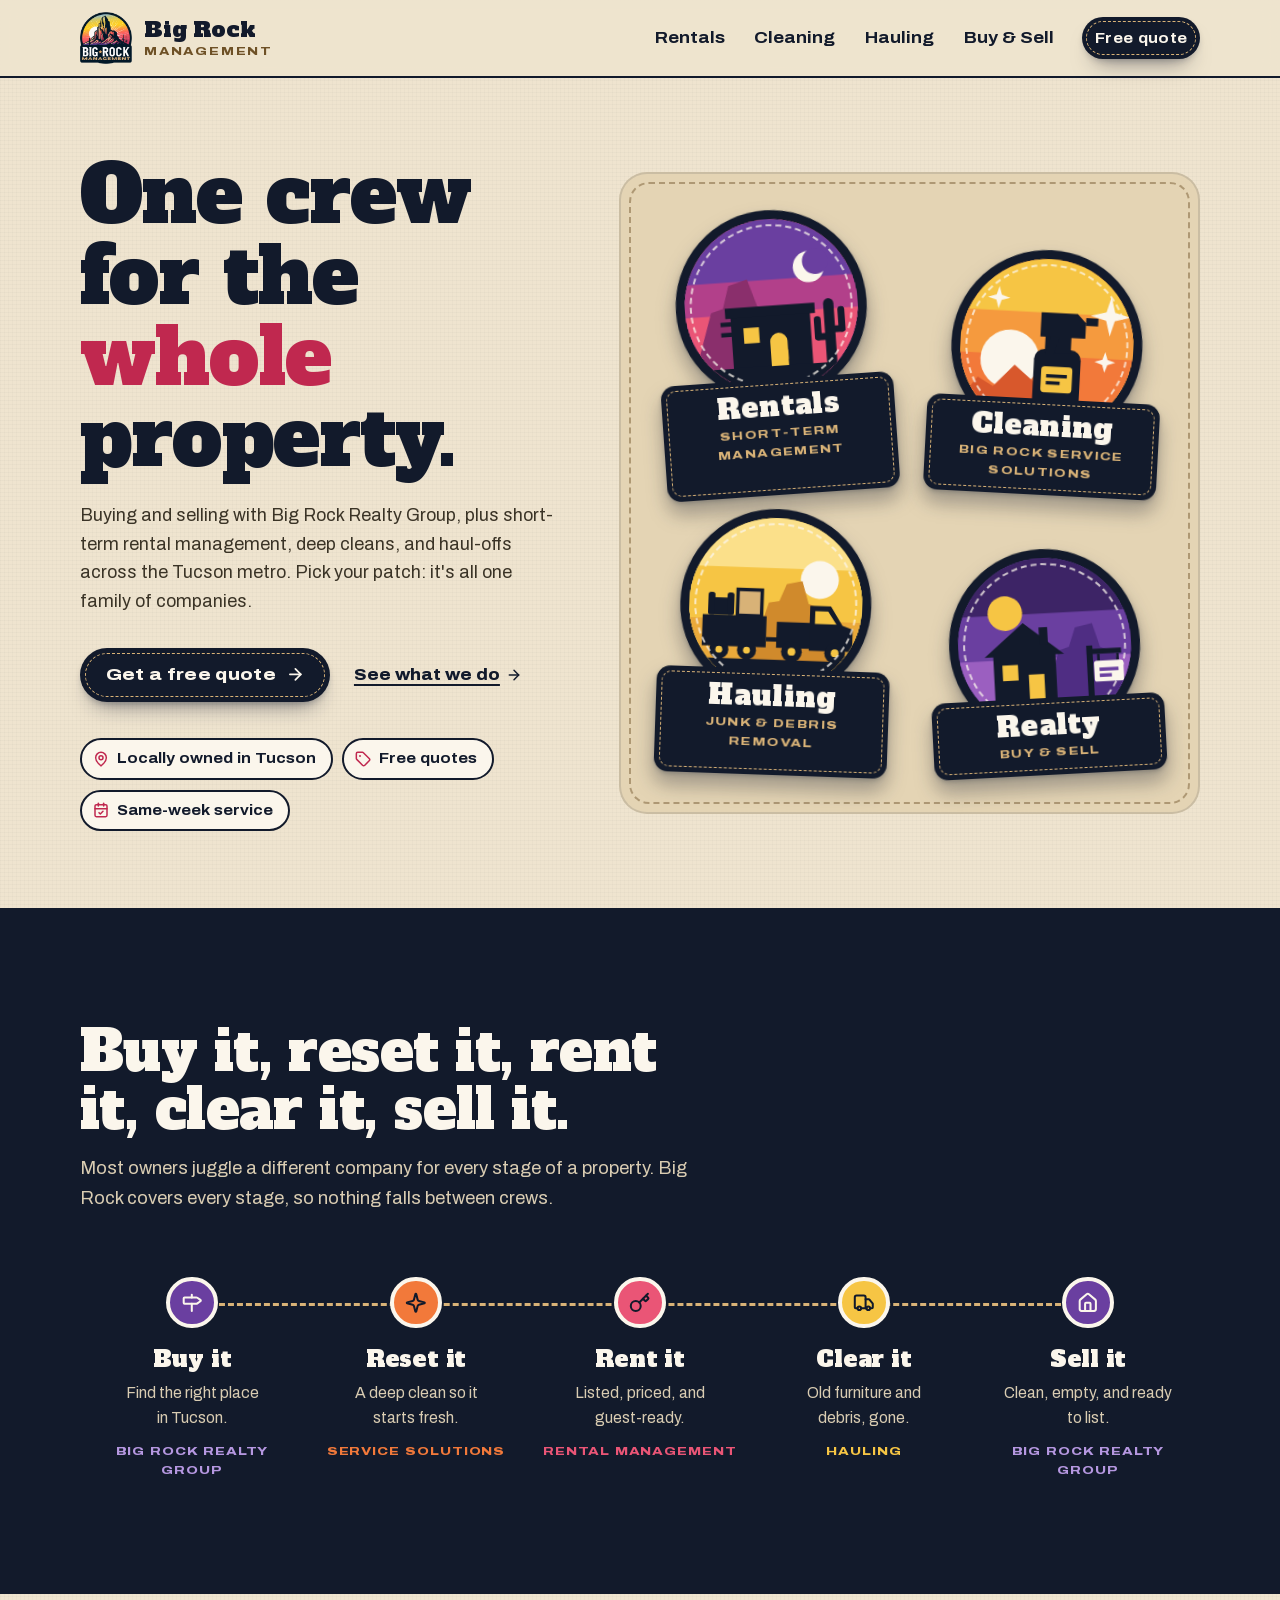
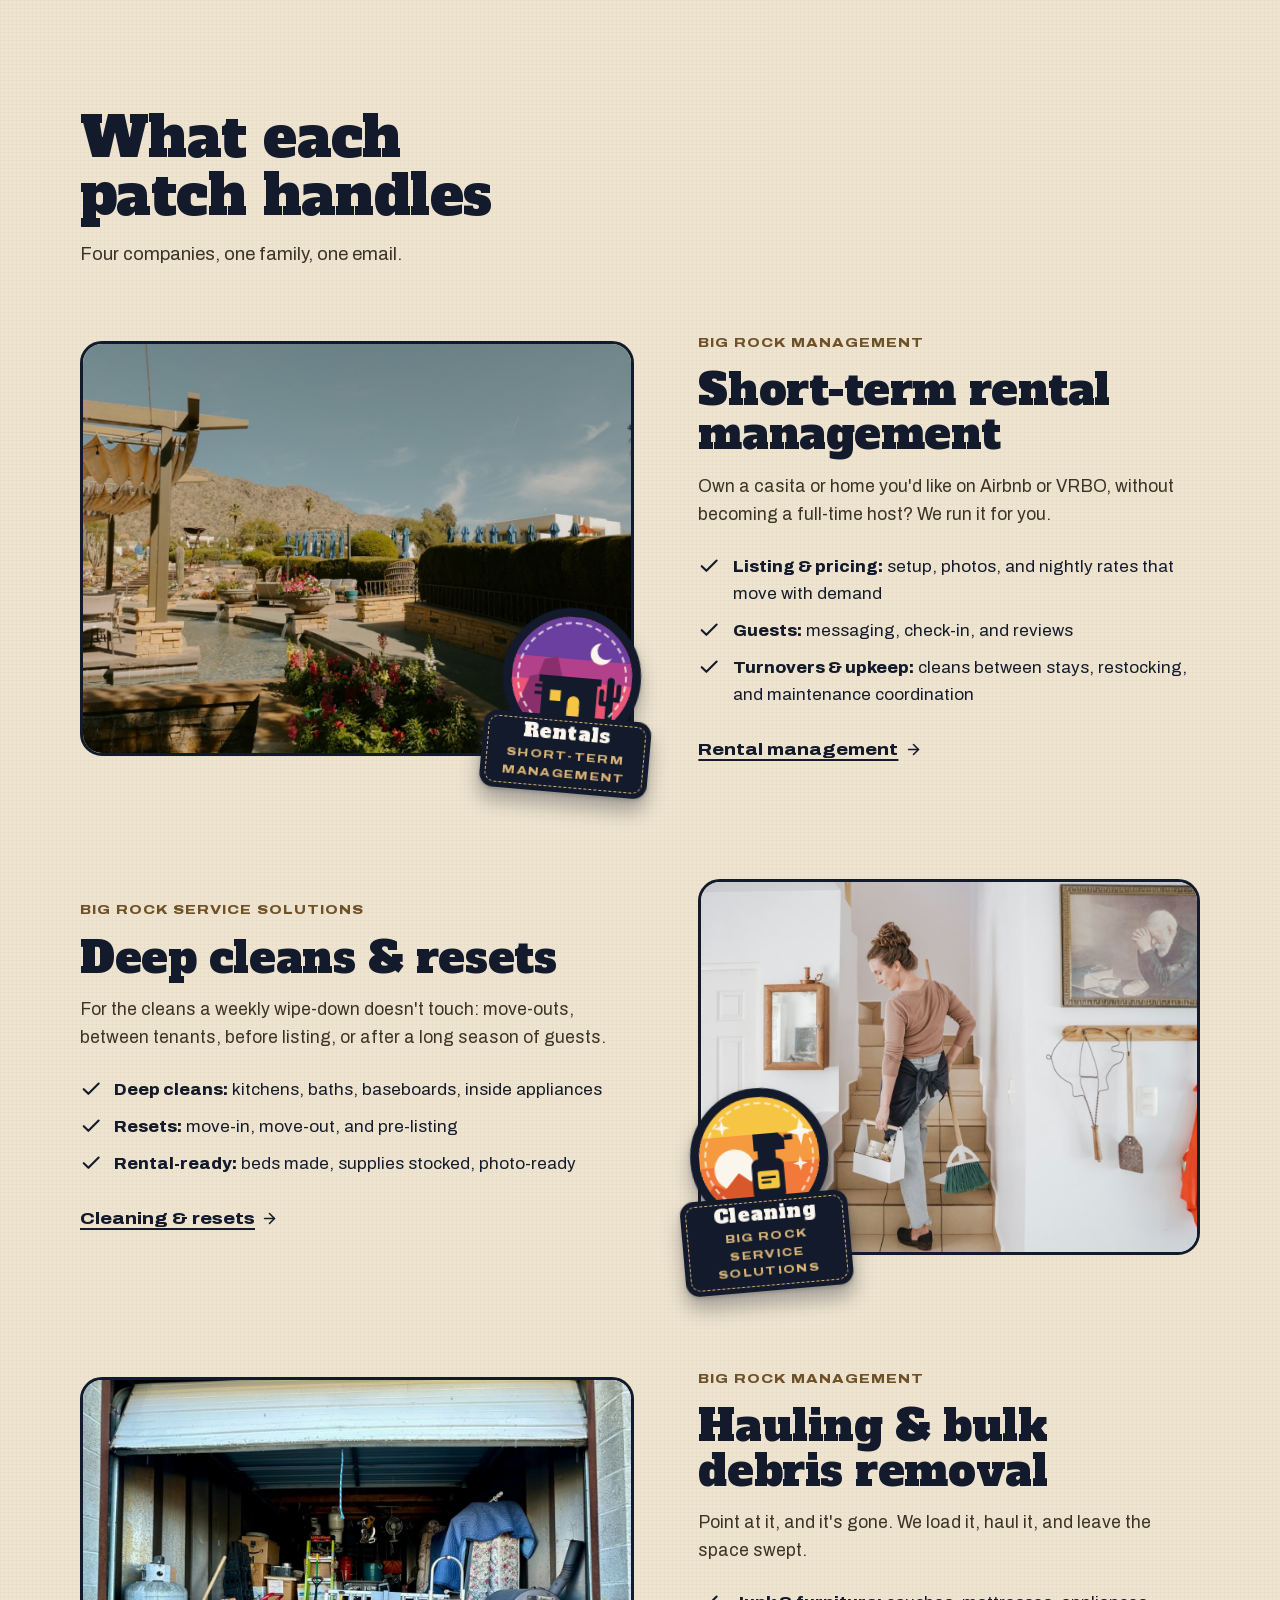
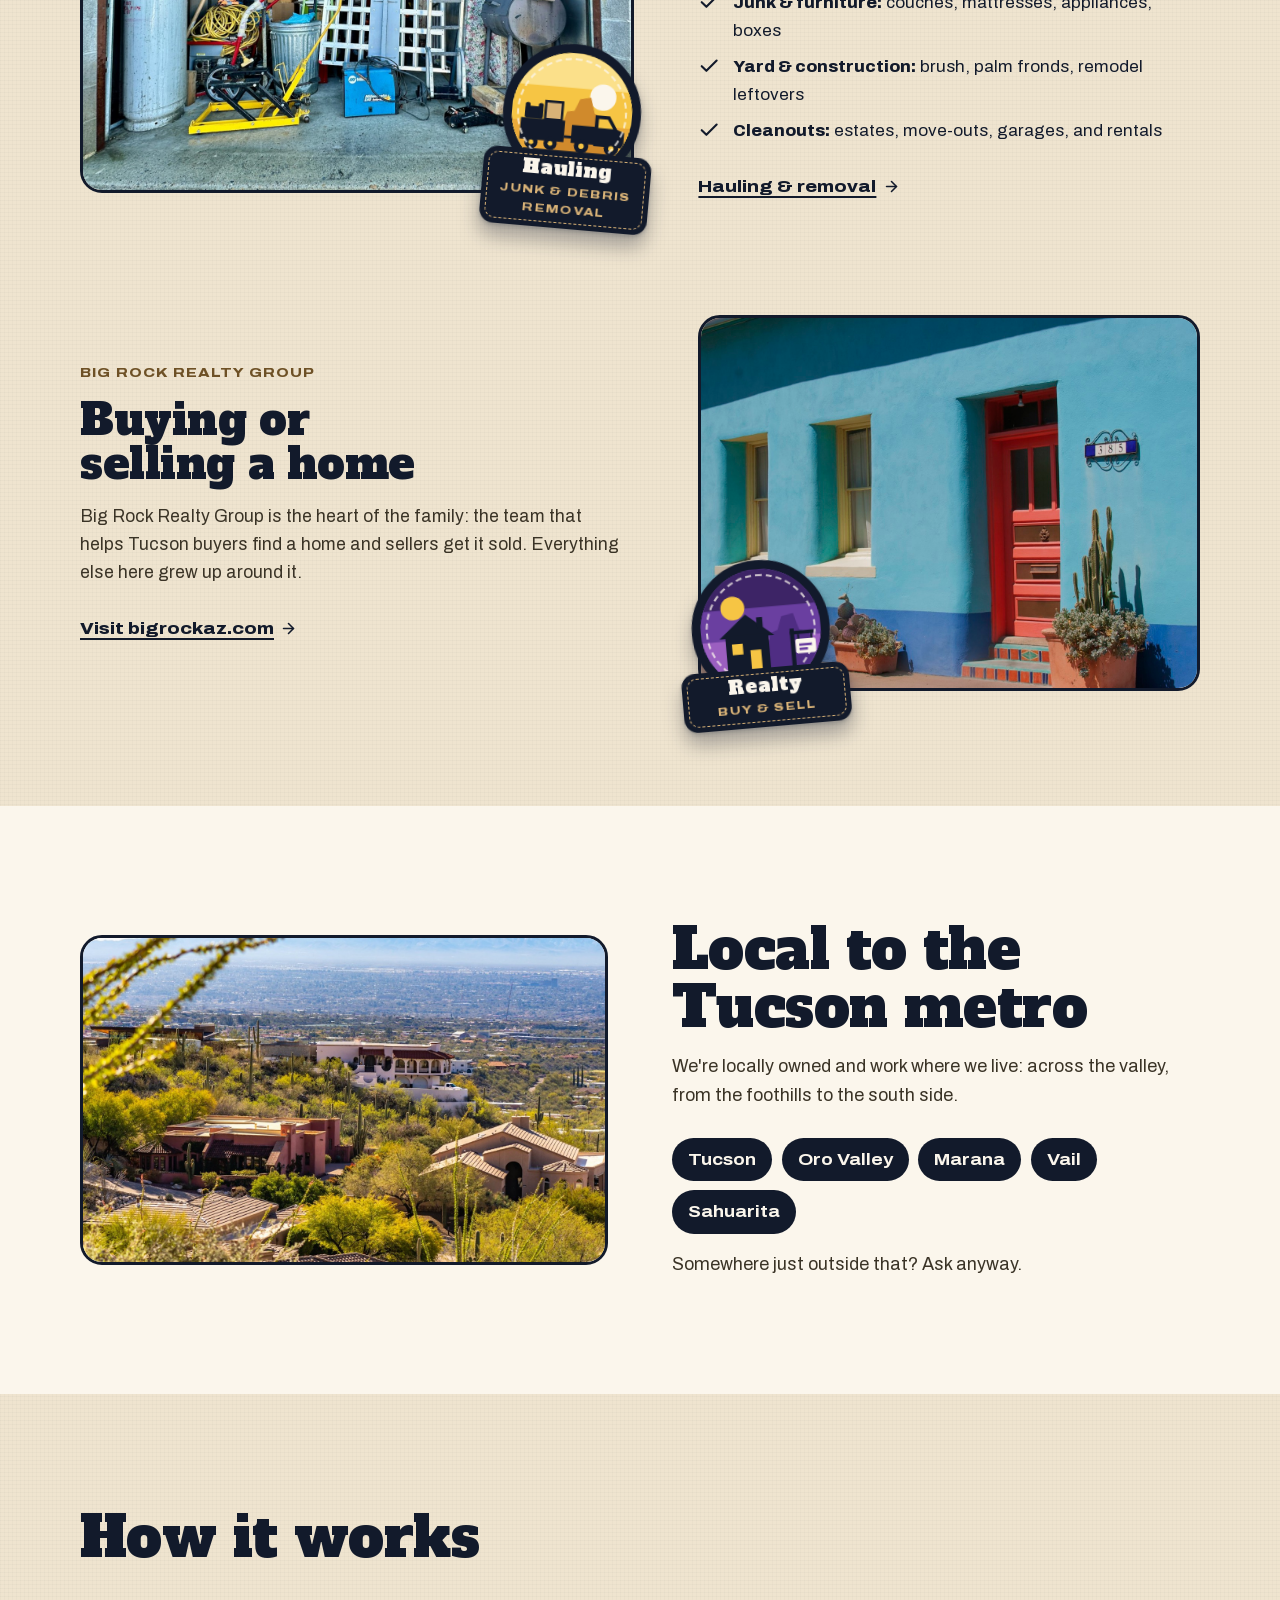
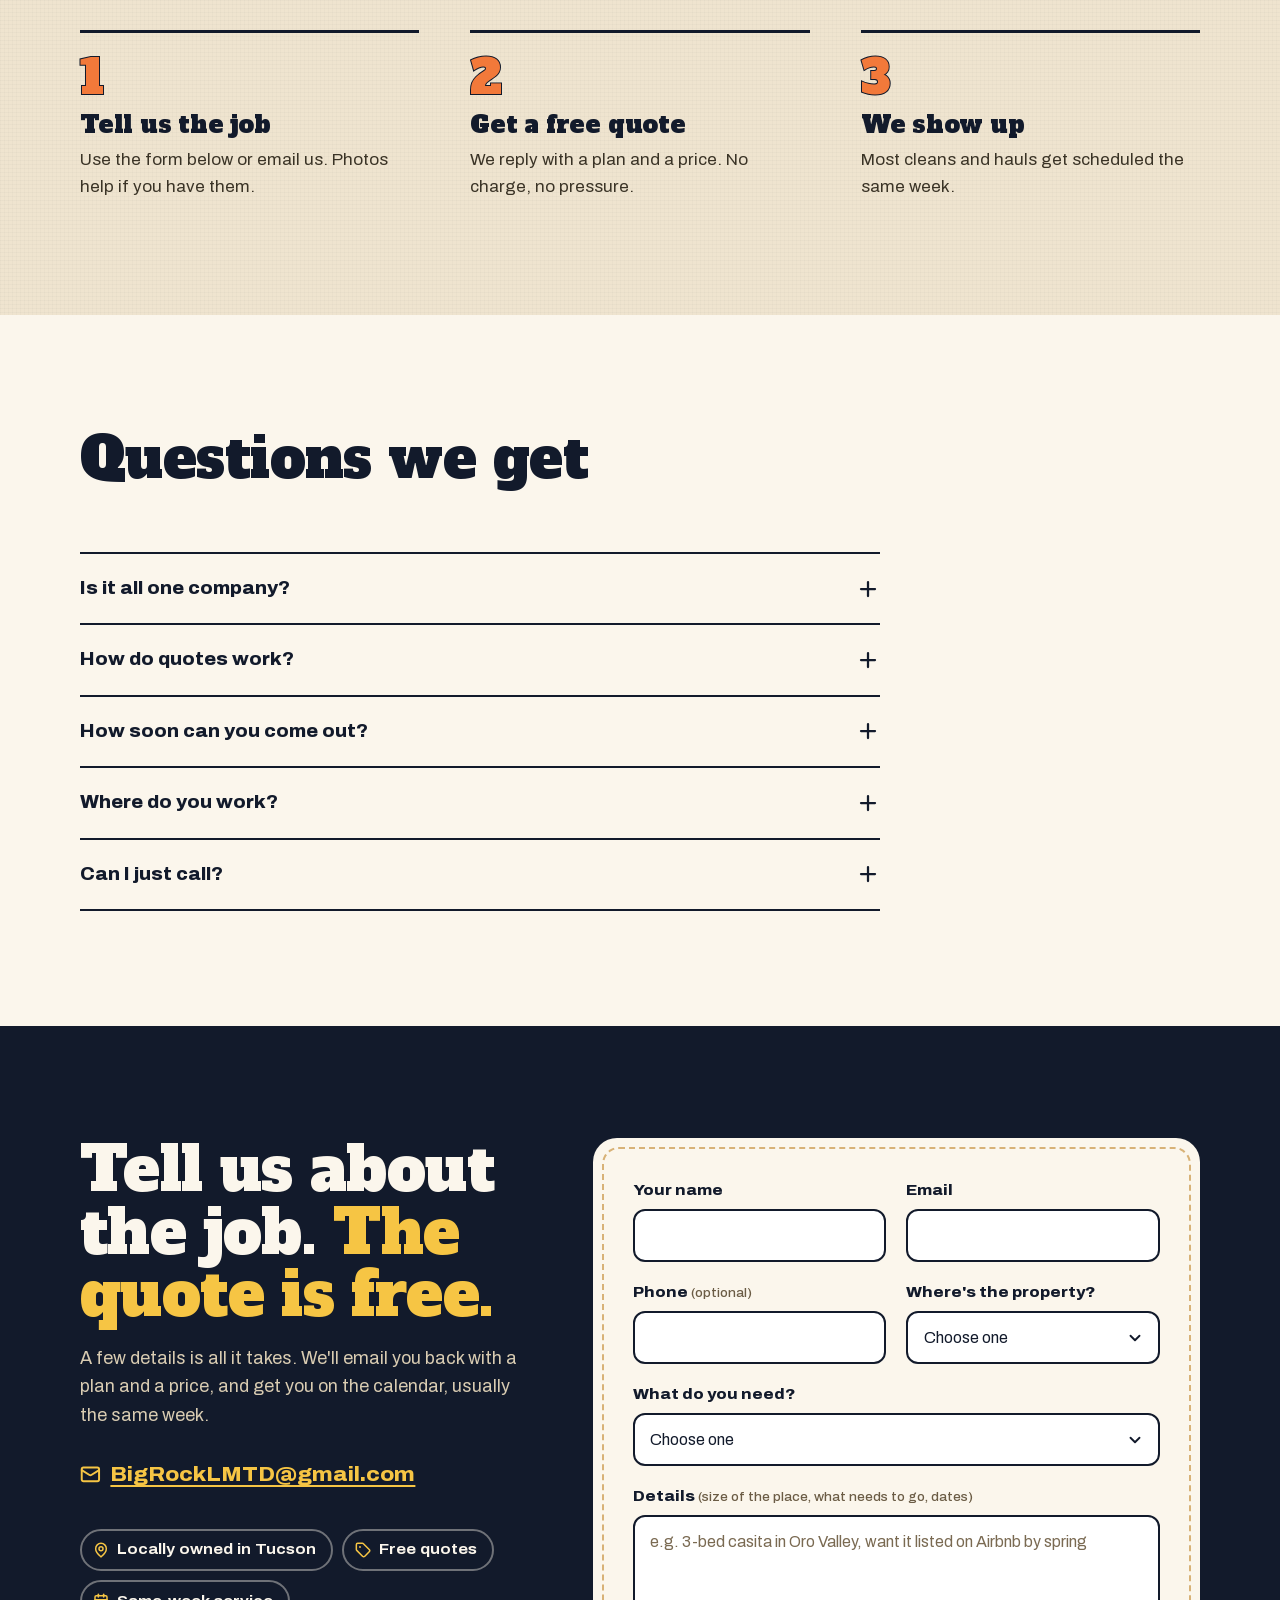
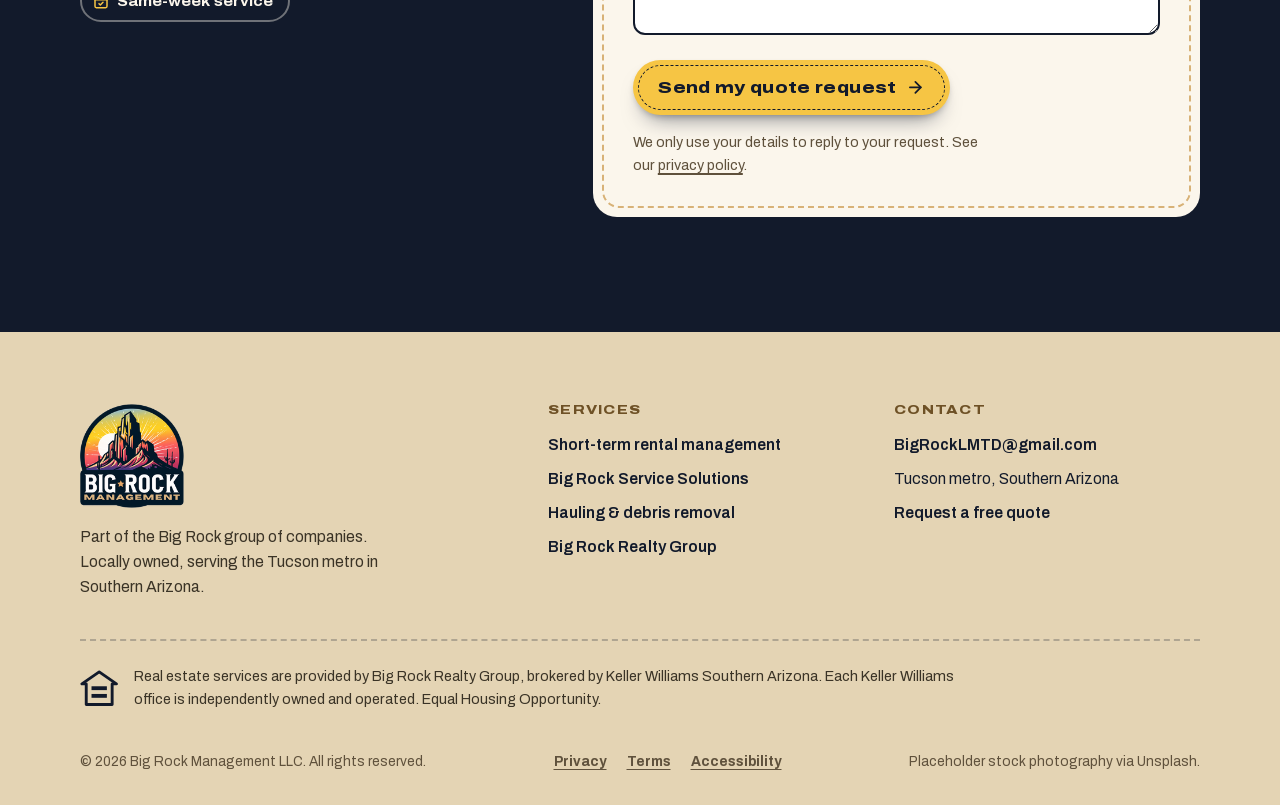
==== commit 97970cd8: "Add privacy, terms, and accessibility pages; brokerage and Equal Housing disclosures Co-Authored-By:" ====
--- a/index.html
+++ b/index.html
@@ -210,7 +210,7 @@
       <p class="form__status" role="status" tabindex="-1"></p>
       <div class="form__foot">
         <button class="btn btn--gold" type="submit"><span>Send my quote request</span><svg viewBox="0 0 24 24" fill="none" stroke="currentColor" stroke-width="2.25" stroke-linecap="round" stroke-linejoin="round" aria-hidden="true"><path d="M5 12h14"/><path d="m12 5 7 7-7 7"/></svg></button>
-        <p class="form__note">We only use your details to reply to you.</p>
+        <p class="form__note">We only use your details to reply to your request. See our <a href="privacy.html">privacy policy</a>.</p>
       </div>
     </form>
   </div>
@@ -238,8 +238,13 @@
         <li><a href="#quote">Request a free quote</a></li>
       </ul>
     </div>
+    <div class="footer__broker">
+      <svg class="eho" viewBox="0 0 40 40" role="img" aria-label="Equal Housing Opportunity"><path d="M20 3 2 15.5h4.5V37h27V15.5H38z" fill="none" stroke="currentColor" stroke-width="3" stroke-linejoin="round"/><rect x="12" y="18" width="16" height="4" fill="currentColor"/><rect x="12" y="26" width="16" height="4" fill="currentColor"/></svg>
+      <p>Real estate services are provided by Big Rock Realty Group, brokered by Keller Williams Southern Arizona. Each Keller Williams office is independently owned and operated. Equal Housing Opportunity.</p>
+    </div>
     <div class="footer__legal">
-      <span>&copy; 2026 Big Rock Management. All rights reserved.</span>
+      <span>&copy; 2026 Big Rock Management LLC. All rights reserved.</span>
+      <nav class="footer__links" aria-label="Legal"><a href="privacy.html">Privacy</a><a href="terms.html">Terms</a><a href="accessibility.html">Accessibility</a></nav>
       <span>Placeholder stock photography via Unsplash.</span>
     </div>
   </div>
--- a/styles.css
+++ b/styles.css
@@ -963,3 +963,42 @@
 
 .family-wrap { margin-top: clamp(3.5rem, 7vw, 5.5rem); }
 .section .family-title { font-size: clamp(1.6rem, 3vw, 2.2rem); margin-bottom: 1.75rem; }
+
+/* ---------- Brokerage disclosure + Equal Housing ---------- */
+
+.eho { width: 2.4rem; height: 2.4rem; flex: none; color: var(--ink); }
+.broker-strip { background: var(--cream); border-bottom: 2px solid var(--ink); padding: 1.1rem 0; }
+.broker-strip .wrap { display: flex; align-items: center; gap: 1rem; }
+.broker-strip p { font-size: 0.98rem; color: var(--ink-soft); max-width: 60rem; }
+.broker-strip b { color: var(--ink); }
+.footer__broker {
+  grid-column: 1 / -1;
+  display: flex;
+  align-items: center;
+  gap: 1rem;
+  padding-top: 1.5rem;
+  border-top: 2px dashed rgba(18, 26, 43, 0.25);
+}
+.footer__broker p { font-size: 0.9rem; color: var(--ink-soft); max-width: 52rem; }
+.footer__broker + .footer__legal { border-top: 0; padding-top: 0; }
+.footer__links { display: flex; gap: 1.25rem; }
+.footer__links a { font-weight: 700; text-decoration: underline; text-underline-offset: 0.2em; }
+
+/* ---------- Legal pages (Read mode: a calm column) ---------- */
+
+.legal .wrap { max-width: 46rem; }
+.legal h1 { font-size: clamp(2.4rem, 5vw, 3.6rem); }
+.legal__meta { margin-top: 0.75rem; font-weight: 700; color: var(--tan-deep); }
+.legal__intro { margin-top: 1.5rem; font-size: 1.15rem; color: var(--ink-soft); }
+.legal h2 {
+  margin-top: 2.75rem;
+  margin-bottom: 0.75rem;
+  font-size: 1.5rem;
+}
+.legal p, .legal li { color: var(--ink-soft); max-width: 68ch; }
+.legal p + p { margin-top: 0.85rem; }
+.legal ul { margin: 0.75rem 0 0; padding-left: 1.25rem; display: grid; gap: 0.45rem; }
+.legal li::marker { color: var(--tan-deep); }
+.legal b { color: var(--ink); }
+.legal a { font-weight: 600; }
+.legal ul + p { margin-top: 0.95rem; }
